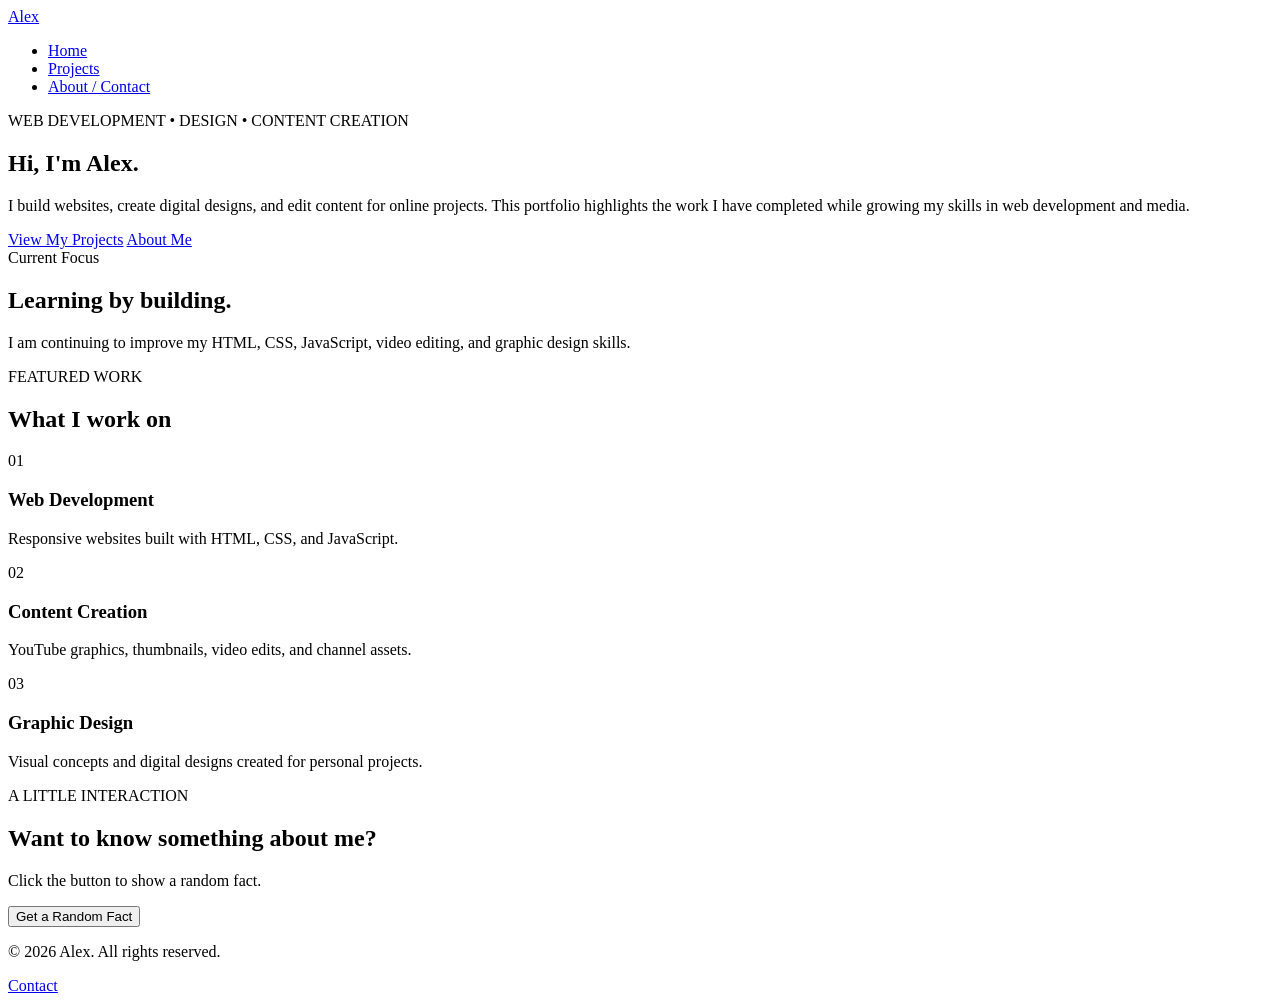
==== index.html @ 849011f8 "Refactor index.html for improved structure and content Updated meta tags, added a script, and restru" ====
<!DOCTYPE html>
<html lang="en">
<head>
  <meta charset="UTF-8">
  <meta name="viewport" content="width=device-width, initial-scale=1.0">
  <meta name="description" content="Alex's personal portfolio featuring web development, content creation, and design projects.">
  <title>Alex | Portfolio</title>
  <link rel="preconnect" href="https://fonts.googleapis.com">
  <link rel="preconnect" href="https://fonts.gstatic.com" crossorigin>
  <link href="https://fonts.googleapis.com/css2?family=Poppins:wght@400;500;600;700&display=swap" rel="stylesheet">
  <link rel="stylesheet" href="style.css">
  <script src="script.js" defer></script>
</head>
<body>
  <header class="site-header">
    <div class="container nav-wrap">
      <a class="brand" href="index.html">Alex</a>
      <nav aria-label="Main navigation">
        <ul class="nav-links">
          <li><a class="active" href="index.html">Home</a></li>
          <li><a href="projects.html">Projects</a></li>
          <li><a href="about.html">About / Contact</a></li>
        </ul>
      </nav>
    </div>
  </header>

  <main>
    <section class="hero">
      <div class="container hero-grid">
        <div>
          <p class="eyebrow">WEB DEVELOPMENT • DESIGN • CONTENT CREATION</p>
          <h1>Hi, I'm Alex.</h1>
          <p class="hero-copy">
            I build websites, create digital designs, and edit content for online projects.
            This portfolio highlights the work I have completed while growing my skills in web development and media.
          </p>
          <div class="hero-actions">
            <a class="button" href="projects.html">View My Projects</a>
            <a class="button button-secondary" href="about.html">About Me</a>
          </div>
        </div>

        <aside class="quick-card" aria-label="Quick profile">
          <span class="card-label">Current Focus</span>
          <h2>Learning by building.</h2>
          <p>I am continuing to improve my HTML, CSS, JavaScript, video editing, and graphic design skills.</p>
        </aside>
      </div>
    </section>

    <section class="section">
      <div class="container">
        <div class="section-heading">
          <p class="eyebrow">FEATURED WORK</p>
          <h2>What I work on</h2>
        </div>

        <div class="card-grid">
          <article class="project-card">
            <span class="number">01</span>
            <h3>Web Development</h3>
            <p>Responsive websites built with HTML, CSS, and JavaScript.</p>
          </article>

          <article class="project-card">
            <span class="number">02</span>
            <h3>Content Creation</h3>
            <p>YouTube graphics, thumbnails, video edits, and channel assets.</p>
          </article>

          <article class="project-card">
            <span class="number">03</span>
            <h3>Graphic Design</h3>
            <p>Visual concepts and digital designs created for personal projects.</p>
          </article>
        </div>
      </div>
    </section>

    <section class="section interactive-section">
      <div class="container fact-box">
        <div>
          <p class="eyebrow">A LITTLE INTERACTION</p>
          <h2>Want to know something about me?</h2>
          <p id="factOutput" class="fact-output" aria-live="polite">
            Click the button to show a random fact.
          </p>
        </div>
        <button id="factButton" class="button" type="button">Get a Random Fact</button>
      </div>
    </section>
  </main>

  <footer>
    <div class="container footer-wrap">
      <p>© 2026 Alex. All rights reserved.</p>
      <a href="about.html">Contact</a>
    </div>
  </footer>
</body>
</html>
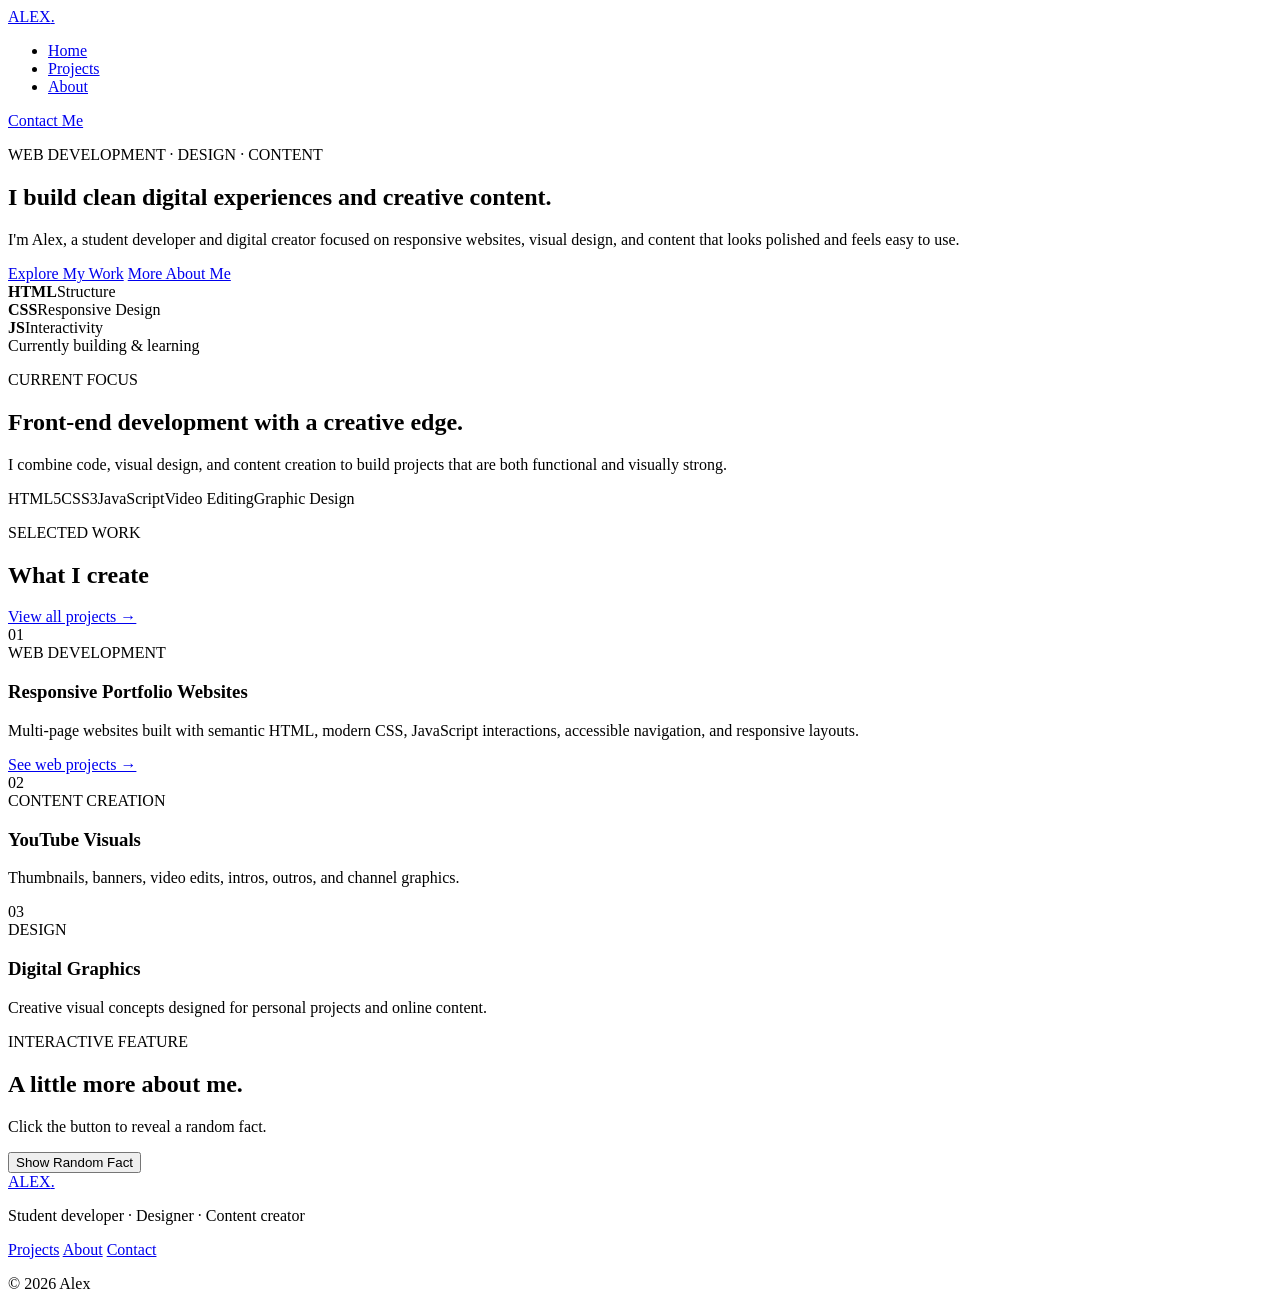
==== commit 112acf95: "Revise portfolio content and structure Updated the portfolio's description, title, and various conte" ====
--- a/index.html
+++ b/index.html
@@ -3,99 +3,137 @@
 <head>
   <meta charset="UTF-8">
   <meta name="viewport" content="width=device-width, initial-scale=1.0">
-  <meta name="description" content="Alex's personal portfolio featuring web development, content creation, and design projects.">
-  <title>Alex | Portfolio</title>
+  <meta name="description" content="Alex's portfolio featuring web development, content creation, and digital design projects.">
+  <title>Alex | Web Developer & Creator</title>
   <link rel="preconnect" href="https://fonts.googleapis.com">
   <link rel="preconnect" href="https://fonts.gstatic.com" crossorigin>
-  <link href="https://fonts.googleapis.com/css2?family=Poppins:wght@400;500;600;700&display=swap" rel="stylesheet">
+  <link href="https://fonts.googleapis.com/css2?family=Inter:wght@400;500;600;700;800&family=Space+Grotesk:wght@500;600;700&display=swap" rel="stylesheet">
   <link rel="stylesheet" href="style.css">
   <script src="script.js" defer></script>
 </head>
 <body>
   <header class="site-header">
     <div class="container nav-wrap">
-      <a class="brand" href="index.html">Alex</a>
+      <a class="brand" href="index.html">ALEX<span>.</span></a>
       <nav aria-label="Main navigation">
         <ul class="nav-links">
           <li><a class="active" href="index.html">Home</a></li>
           <li><a href="projects.html">Projects</a></li>
-          <li><a href="about.html">About / Contact</a></li>
+          <li><a href="about.html">About</a></li>
         </ul>
       </nav>
+      <a class="nav-cta" href="about.html#contact">Contact Me</a>
     </div>
   </header>
 
   <main>
     <section class="hero">
       <div class="container hero-grid">
-        <div>
-          <p class="eyebrow">WEB DEVELOPMENT • DESIGN • CONTENT CREATION</p>
-          <h1>Hi, I'm Alex.</h1>
+        <div class="hero-copy-wrap">
+          <p class="eyebrow">WEB DEVELOPMENT · DESIGN · CONTENT</p>
+          <h1>I build clean digital experiences and creative content.</h1>
           <p class="hero-copy">
-            I build websites, create digital designs, and edit content for online projects.
-            This portfolio highlights the work I have completed while growing my skills in web development and media.
+            I'm Alex, a student developer and digital creator focused on responsive websites,
+            visual design, and content that looks polished and feels easy to use.
           </p>
+
           <div class="hero-actions">
-            <a class="button" href="projects.html">View My Projects</a>
-            <a class="button button-secondary" href="about.html">About Me</a>
+            <a class="button primary" href="projects.html">Explore My Work</a>
+            <a class="button secondary" href="about.html">More About Me</a>
+          </div>
+
+          <div class="hero-stats" aria-label="Portfolio highlights">
+            <div><strong>HTML</strong><span>Structure</span></div>
+            <div><strong>CSS</strong><span>Responsive Design</span></div>
+            <div><strong>JS</strong><span>Interactivity</span></div>
           </div>
         </div>
 
-        <aside class="quick-card" aria-label="Quick profile">
-          <span class="card-label">Current Focus</span>
-          <h2>Learning by building.</h2>
-          <p>I am continuing to improve my HTML, CSS, JavaScript, video editing, and graphic design skills.</p>
+        <aside class="hero-panel">
+          <div class="status-line"><span class="status-dot"></span> Currently building & learning</div>
+          <p class="panel-kicker">CURRENT FOCUS</p>
+          <h2>Front-end development with a creative edge.</h2>
+          <p>
+            I combine code, visual design, and content creation to build projects that are both functional and visually strong.
+          </p>
+          <div class="tool-tags">
+            <span>HTML5</span><span>CSS3</span><span>JavaScript</span><span>Video Editing</span><span>Graphic Design</span>
+          </div>
         </aside>
       </div>
     </section>
 
     <section class="section">
       <div class="container">
-        <div class="section-heading">
-          <p class="eyebrow">FEATURED WORK</p>
-          <h2>What I work on</h2>
+        <div class="section-top">
+          <div>
+            <p class="eyebrow">SELECTED WORK</p>
+            <h2>What I create</h2>
+          </div>
+          <a class="text-link" href="projects.html">View all projects →</a>
         </div>
 
-        <div class="card-grid">
-          <article class="project-card">
-            <span class="number">01</span>
-            <h3>Web Development</h3>
-            <p>Responsive websites built with HTML, CSS, and JavaScript.</p>
+        <div class="featured-grid">
+          <article class="feature-card featured-main">
+            <div class="feature-number">01</div>
+            <div>
+              <span class="pill">WEB DEVELOPMENT</span>
+              <h3>Responsive Portfolio Websites</h3>
+              <p>
+                Multi-page websites built with semantic HTML, modern CSS, JavaScript interactions,
+                accessible navigation, and responsive layouts.
+              </p>
+              <a href="projects.html" class="card-link">See web projects →</a>
+            </div>
           </article>
 
-          <article class="project-card">
-            <span class="number">02</span>
-            <h3>Content Creation</h3>
-            <p>YouTube graphics, thumbnails, video edits, and channel assets.</p>
+          <article class="feature-card">
+            <div class="feature-number">02</div>
+            <div>
+              <span class="pill">CONTENT CREATION</span>
+              <h3>YouTube Visuals</h3>
+              <p>Thumbnails, banners, video edits, intros, outros, and channel graphics.</p>
+            </div>
           </article>
 
-          <article class="project-card">
-            <span class="number">03</span>
-            <h3>Graphic Design</h3>
-            <p>Visual concepts and digital designs created for personal projects.</p>
+          <article class="feature-card">
+            <div class="feature-number">03</div>
+            <div>
+              <span class="pill">DESIGN</span>
+              <h3>Digital Graphics</h3>
+              <p>Creative visual concepts designed for personal projects and online content.</p>
+            </div>
           </article>
         </div>
       </div>
     </section>
 
-    <section class="section interactive-section">
-      <div class="container fact-box">
+    <section class="section dark-section">
+      <div class="container interaction-grid">
         <div>
-          <p class="eyebrow">A LITTLE INTERACTION</p>
-          <h2>Want to know something about me?</h2>
+          <p class="eyebrow">INTERACTIVE FEATURE</p>
+          <h2>A little more about me.</h2>
           <p id="factOutput" class="fact-output" aria-live="polite">
-            Click the button to show a random fact.
+            Click the button to reveal a random fact.
           </p>
         </div>
-        <button id="factButton" class="button" type="button">Get a Random Fact</button>
+        <button id="factButton" class="button primary" type="button">Show Random Fact</button>
       </div>
     </section>
   </main>
 
   <footer>
     <div class="container footer-wrap">
-      <p>© 2026 Alex. All rights reserved.</p>
-      <a href="about.html">Contact</a>
+      <div>
+        <a class="brand" href="index.html">ALEX<span>.</span></a>
+        <p>Student developer · Designer · Content creator</p>
+      </div>
+      <div class="footer-links">
+        <a href="projects.html">Projects</a>
+        <a href="about.html">About</a>
+        <a href="about.html#contact">Contact</a>
+      </div>
+      <p class="copyright">© 2026 Alex</p>
     </div>
   </footer>
 </body>
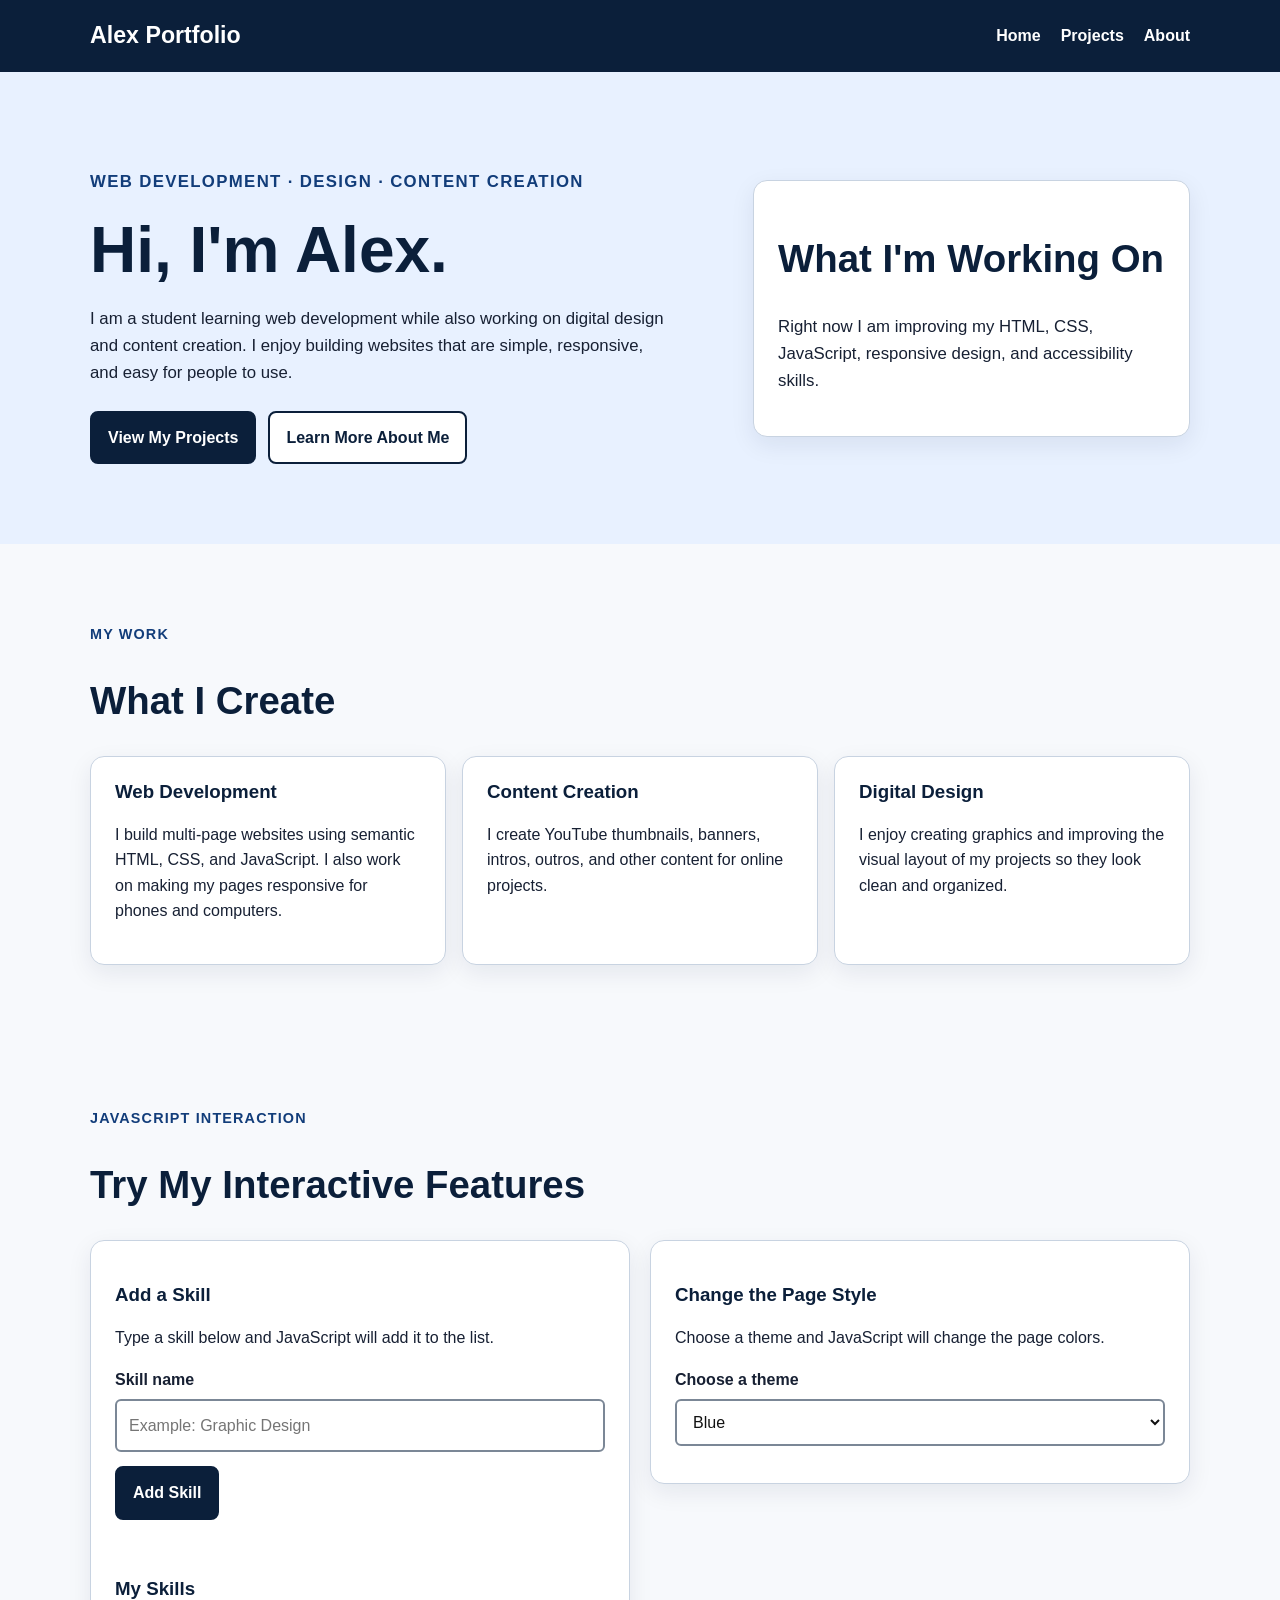
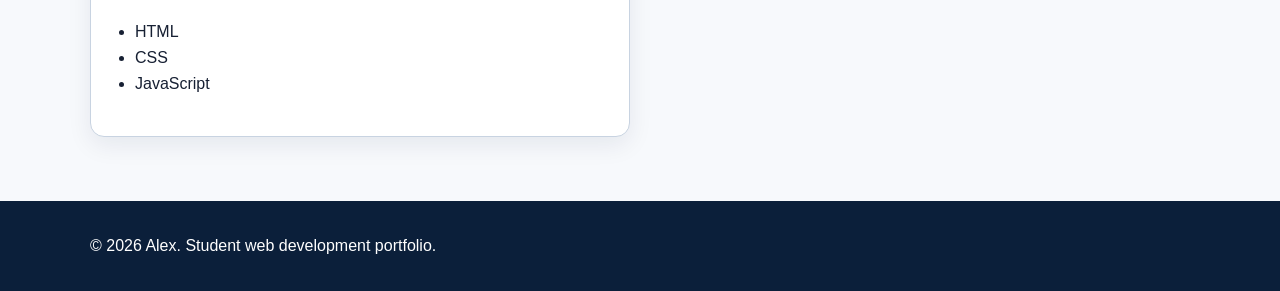
==== commit 374da3c4: "Revise portfolio content and enhance layout Updated the portfolio's content and style, including cha" ====
--- a/index.html
+++ b/index.html
@@ -3,138 +3,468 @@
 <head>
   <meta charset="UTF-8">
   <meta name="viewport" content="width=device-width, initial-scale=1.0">
-  <meta name="description" content="Alex's portfolio featuring web development, content creation, and digital design projects.">
-  <title>Alex | Web Developer & Creator</title>
-  <link rel="preconnect" href="https://fonts.googleapis.com">
-  <link rel="preconnect" href="https://fonts.gstatic.com" crossorigin>
-  <link href="https://fonts.googleapis.com/css2?family=Inter:wght@400;500;600;700;800&family=Space+Grotesk:wght@500;600;700&display=swap" rel="stylesheet">
-  <link rel="stylesheet" href="style.css">
-  <script src="script.js" defer></script>
+  <meta name="description" content="Alex's student portfolio featuring web development, design, and content creation projects.">
+  <title>Alex | Student Web Developer & Creator</title>
+
+  <style>
+    * {
+      box-sizing: border-box;
+    }
+
+    html {
+      scroll-behavior: smooth;
+    }
+
+    body {
+      margin: 0;
+      font-family: Arial, Helvetica, sans-serif;
+      line-height: 1.6;
+      color: #172033;
+      background: #f7f9fc;
+    }
+
+    a {
+      color: #0047b3;
+    }
+
+    a:focus,
+    button:focus,
+    input:focus,
+    select:focus {
+      outline: 3px solid #ffbf47;
+      outline-offset: 3px;
+    }
+
+    .skip-link {
+      position: absolute;
+      left: -9999px;
+      top: 0;
+      background: #ffffff;
+      color: #111111;
+      padding: 0.75rem 1rem;
+      z-index: 1000;
+    }
+
+    .skip-link:focus {
+      left: 1rem;
+      top: 1rem;
+    }
+
+    .container {
+      width: min(1100px, 92%);
+      margin: 0 auto;
+    }
+
+    header {
+      background: #0b1f3a;
+      color: #ffffff;
+    }
+
+    .nav-wrap {
+      min-height: 72px;
+      display: flex;
+      align-items: center;
+      justify-content: space-between;
+      gap: 1rem;
+    }
+
+    .brand {
+      color: #ffffff;
+      font-size: 1.45rem;
+      font-weight: 700;
+      text-decoration: none;
+    }
+
+    nav ul {
+      margin: 0;
+      padding: 0;
+      list-style: none;
+      display: flex;
+      gap: 1.25rem;
+      flex-wrap: wrap;
+    }
+
+    nav a {
+      color: #ffffff;
+      font-weight: 700;
+      text-decoration: none;
+    }
+
+    nav a:hover,
+    nav a:focus {
+      text-decoration: underline;
+    }
+
+    .hero {
+      background: #e8f1ff;
+      padding: 5rem 0;
+    }
+
+    .hero-grid {
+      display: grid;
+      grid-template-columns: 1.3fr 0.9fr;
+      gap: 2rem;
+      align-items: center;
+    }
+
+    .eyebrow {
+      color: #123d7a;
+      font-size: 0.9rem;
+      font-weight: 700;
+      letter-spacing: 0.08em;
+      text-transform: uppercase;
+    }
+
+    h1,
+    h2,
+    h3 {
+      line-height: 1.2;
+      color: #0b1f3a;
+    }
+
+    h1 {
+      margin: 0.25rem 0 1rem;
+      font-size: clamp(2.25rem, 5vw, 4rem);
+    }
+
+    h2 {
+      font-size: clamp(1.75rem, 3vw, 2.5rem);
+    }
+
+    .hero p {
+      max-width: 62ch;
+      font-size: 1.05rem;
+    }
+
+    .button {
+      display: inline-block;
+      border: 2px solid #0b1f3a;
+      border-radius: 8px;
+      padding: 0.75rem 1rem;
+      background: #0b1f3a;
+      color: #ffffff;
+      font: inherit;
+      font-weight: 700;
+      text-decoration: none;
+      cursor: pointer;
+    }
+
+    .button:hover {
+      background: #173c6d;
+    }
+
+    .button.secondary {
+      background: #ffffff;
+      color: #0b1f3a;
+    }
+
+    .actions {
+      display: flex;
+      flex-wrap: wrap;
+      gap: 0.75rem;
+      margin-top: 1.5rem;
+    }
+
+    .hero-card,
+    .card,
+    .interactive-box {
+      background: #ffffff;
+      border: 1px solid #c8d3e1;
+      border-radius: 14px;
+      padding: 1.5rem;
+      box-shadow: 0 8px 24px rgba(11, 31, 58, 0.08);
+    }
+
+    section {
+      padding: 4rem 0;
+    }
+
+    .card-grid {
+      display: grid;
+      grid-template-columns: repeat(3, 1fr);
+      gap: 1rem;
+      margin-top: 1.5rem;
+    }
+
+    .card h3 {
+      margin-top: 0;
+    }
+
+    .skills-list {
+      padding-left: 1.25rem;
+    }
+
+    .interactive-grid {
+      display: grid;
+      grid-template-columns: 1fr 1fr;
+      gap: 1.25rem;
+      align-items: start;
+    }
+
+    label {
+      display: block;
+      margin-bottom: 0.4rem;
+      font-weight: 700;
+    }
+
+    input,
+    select {
+      width: 100%;
+      padding: 0.75rem;
+      margin-bottom: 0.85rem;
+      border: 2px solid #7b8796;
+      border-radius: 6px;
+      background: #ffffff;
+      color: #111111;
+      font: inherit;
+    }
+
+    #statusMessage {
+      min-height: 1.5rem;
+      font-weight: 700;
+    }
+
+    footer {
+      background: #0b1f3a;
+      color: #ffffff;
+      padding: 2rem 0;
+    }
+
+    footer p {
+      margin: 0;
+    }
+
+    .theme-blue {
+      background: #f7f9fc;
+    }
+
+    .theme-blue .hero {
+      background: #e8f1ff;
+    }
+
+    .theme-green {
+      background: #f4fbf6;
+    }
+
+    .theme-green .hero {
+      background: #dff3e5;
+    }
+
+    .theme-purple {
+      background: #faf7ff;
+    }
+
+    .theme-purple .hero {
+      background: #eee4ff;
+    }
+
+    @media (max-width: 768px) {
+      .nav-wrap,
+      .hero-grid,
+      .interactive-grid {
+        display: grid;
+        grid-template-columns: 1fr;
+      }
+
+      nav ul {
+        gap: 0.85rem;
+      }
+
+      .hero {
+        padding: 3.5rem 0;
+      }
+
+      .card-grid {
+        grid-template-columns: 1fr;
+      }
+    }
+
+    @media (max-width: 420px) {
+      .container {
+        width: 94%;
+      }
+
+      nav ul {
+        flex-direction: column;
+        gap: 0.5rem;
+      }
+
+      .actions {
+        flex-direction: column;
+      }
+
+      .button {
+        width: 100%;
+        text-align: center;
+      }
+    }
+  </style>
 </head>
-<body>
-  <header class="site-header">
+
+<body class="theme-blue">
+  <a class="skip-link" href="#main-content">Skip to main content</a>
+
+  <header>
     <div class="container nav-wrap">
-      <a class="brand" href="index.html">ALEX<span>.</span></a>
+      <a class="brand" href="index.html">Alex Portfolio</a>
+
       <nav aria-label="Main navigation">
-        <ul class="nav-links">
-          <li><a class="active" href="index.html">Home</a></li>
+        <ul>
+          <li><a href="index.html" aria-current="page">Home</a></li>
           <li><a href="projects.html">Projects</a></li>
           <li><a href="about.html">About</a></li>
         </ul>
       </nav>
-      <a class="nav-cta" href="about.html#contact">Contact Me</a>
     </div>
   </header>
 
-  <main>
+  <main id="main-content">
     <section class="hero">
       <div class="container hero-grid">
-        <div class="hero-copy-wrap">
-          <p class="eyebrow">WEB DEVELOPMENT · DESIGN · CONTENT</p>
-          <h1>I build clean digital experiences and creative content.</h1>
-          <p class="hero-copy">
-            I'm Alex, a student developer and digital creator focused on responsive websites,
-            visual design, and content that looks polished and feels easy to use.
+        <div>
+          <p class="eyebrow">Web Development · Design · Content Creation</p>
+          <h1>Hi, I'm Alex.</h1>
+          <p>
+            I am a student learning web development while also working on digital design
+            and content creation. I enjoy building websites that are simple, responsive,
+            and easy for people to use.
           </p>
 
-          <div class="hero-actions">
-            <a class="button primary" href="projects.html">Explore My Work</a>
-            <a class="button secondary" href="about.html">More About Me</a>
-          </div>
-
-          <div class="hero-stats" aria-label="Portfolio highlights">
-            <div><strong>HTML</strong><span>Structure</span></div>
-            <div><strong>CSS</strong><span>Responsive Design</span></div>
-            <div><strong>JS</strong><span>Interactivity</span></div>
+          <div class="actions">
+            <a class="button" href="projects.html">View My Projects</a>
+            <a class="button secondary" href="about.html">Learn More About Me</a>
           </div>
         </div>
 
-        <aside class="hero-panel">
-          <div class="status-line"><span class="status-dot"></span> Currently building & learning</div>
-          <p class="panel-kicker">CURRENT FOCUS</p>
-          <h2>Front-end development with a creative edge.</h2>
+        <aside class="hero-card" aria-labelledby="focus-heading">
+          <h2 id="focus-heading">What I'm Working On</h2>
           <p>
-            I combine code, visual design, and content creation to build projects that are both functional and visually strong.
+            Right now I am improving my HTML, CSS, JavaScript, responsive design,
+            and accessibility skills.
           </p>
-          <div class="tool-tags">
-            <span>HTML5</span><span>CSS3</span><span>JavaScript</span><span>Video Editing</span><span>Graphic Design</span>
-          </div>
         </aside>
       </div>
     </section>
 
-    <section class="section">
+    <section aria-labelledby="work-heading">
       <div class="container">
-        <div class="section-top">
-          <div>
-            <p class="eyebrow">SELECTED WORK</p>
-            <h2>What I create</h2>
-          </div>
-          <a class="text-link" href="projects.html">View all projects →</a>
-        </div>
-
-        <div class="featured-grid">
-          <article class="feature-card featured-main">
-            <div class="feature-number">01</div>
-            <div>
-              <span class="pill">WEB DEVELOPMENT</span>
-              <h3>Responsive Portfolio Websites</h3>
-              <p>
-                Multi-page websites built with semantic HTML, modern CSS, JavaScript interactions,
-                accessible navigation, and responsive layouts.
-              </p>
-              <a href="projects.html" class="card-link">See web projects →</a>
-            </div>
+        <p class="eyebrow">My Work</p>
+        <h2 id="work-heading">What I Create</h2>
+
+        <div class="card-grid">
+          <article class="card">
+            <h3>Web Development</h3>
+            <p>
+              I build multi-page websites using semantic HTML, CSS, and JavaScript.
+              I also work on making my pages responsive for phones and computers.
+            </p>
           </article>
 
-          <article class="feature-card">
-            <div class="feature-number">02</div>
-            <div>
-              <span class="pill">CONTENT CREATION</span>
-              <h3>YouTube Visuals</h3>
-              <p>Thumbnails, banners, video edits, intros, outros, and channel graphics.</p>
-            </div>
+          <article class="card">
+            <h3>Content Creation</h3>
+            <p>
+              I create YouTube thumbnails, banners, intros, outros, and other content
+              for online projects.
+            </p>
           </article>
 
-          <article class="feature-card">
-            <div class="feature-number">03</div>
-            <div>
-              <span class="pill">DESIGN</span>
-              <h3>Digital Graphics</h3>
-              <p>Creative visual concepts designed for personal projects and online content.</p>
-            </div>
+          <article class="card">
+            <h3>Digital Design</h3>
+            <p>
+              I enjoy creating graphics and improving the visual layout of my projects
+              so they look clean and organized.
+            </p>
           </article>
         </div>
       </div>
     </section>
 
-    <section class="section dark-section">
-      <div class="container interaction-grid">
-        <div>
-          <p class="eyebrow">INTERACTIVE FEATURE</p>
-          <h2>A little more about me.</h2>
-          <p id="factOutput" class="fact-output" aria-live="polite">
-            Click the button to reveal a random fact.
-          </p>
+    <section aria-labelledby="interactive-heading">
+      <div class="container">
+        <p class="eyebrow">JavaScript Interaction</p>
+        <h2 id="interactive-heading">Try My Interactive Features</h2>
+
+        <div class="interactive-grid">
+          <div class="interactive-box">
+            <h3>Add a Skill</h3>
+            <p>
+              Type a skill below and JavaScript will add it to the list.
+            </p>
+
+            <label for="skillInput">Skill name</label>
+            <input
+              type="text"
+              id="skillInput"
+              name="skillInput"
+              maxlength="40"
+              placeholder="Example: Graphic Design"
+            >
+
+            <button class="button" id="addSkillButton" type="button">Add Skill</button>
+
+            <p id="statusMessage" aria-live="polite"></p>
+
+            <h3>My Skills</h3>
+            <ul id="skillsList" class="skills-list">
+              <li>HTML</li>
+              <li>CSS</li>
+              <li>JavaScript</li>
+            </ul>
+          </div>
+
+          <div class="interactive-box">
+            <h3>Change the Page Style</h3>
+            <p>
+              Choose a theme and JavaScript will change the page colors.
+            </p>
+
+            <label for="themeSelect">Choose a theme</label>
+            <select id="themeSelect" name="themeSelect">
+              <option value="blue">Blue</option>
+              <option value="green">Green</option>
+              <option value="purple">Purple</option>
+            </select>
+          </div>
         </div>
-        <button id="factButton" class="button primary" type="button">Show Random Fact</button>
       </div>
     </section>
   </main>
 
   <footer>
-    <div class="container footer-wrap">
-      <div>
-        <a class="brand" href="index.html">ALEX<span>.</span></a>
-        <p>Student developer · Designer · Content creator</p>
-      </div>
-      <div class="footer-links">
-        <a href="projects.html">Projects</a>
-        <a href="about.html">About</a>
-        <a href="about.html#contact">Contact</a>
-      </div>
-      <p class="copyright">© 2026 Alex</p>
+    <div class="container">
+      <p>&copy; 2026 Alex. Student web development portfolio.</p>
     </div>
   </footer>
+
+  <script>
+    const skillInput = document.getElementById("skillInput");
+    const addSkillButton = document.getElementById("addSkillButton");
+    const skillsList = document.getElementById("skillsList");
+    const statusMessage = document.getElementById("statusMessage");
+    const themeSelect = document.getElementById("themeSelect");
+
+    addSkillButton.addEventListener("click", function () {
+      const newSkill = skillInput.value.trim();
+
+      if (newSkill === "") {
+        statusMessage.textContent = "Please enter a skill first.";
+        skillInput.focus();
+        return;
+      }
+
+      const listItem = document.createElement("li");
+      listItem.textContent = newSkill;
+      skillsList.appendChild(listItem);
+
+      statusMessage.textContent = newSkill + " was added to the list.";
+      skillInput.value = "";
+      skillInput.focus();
+    });
+
+    themeSelect.addEventListener("change", function () {
+      document.body.classList.remove("theme-blue", "theme-green", "theme-purple");
+      document.body.classList.add("theme-" + themeSelect.value);
+    });
+  </script>
 </body>
 </html>
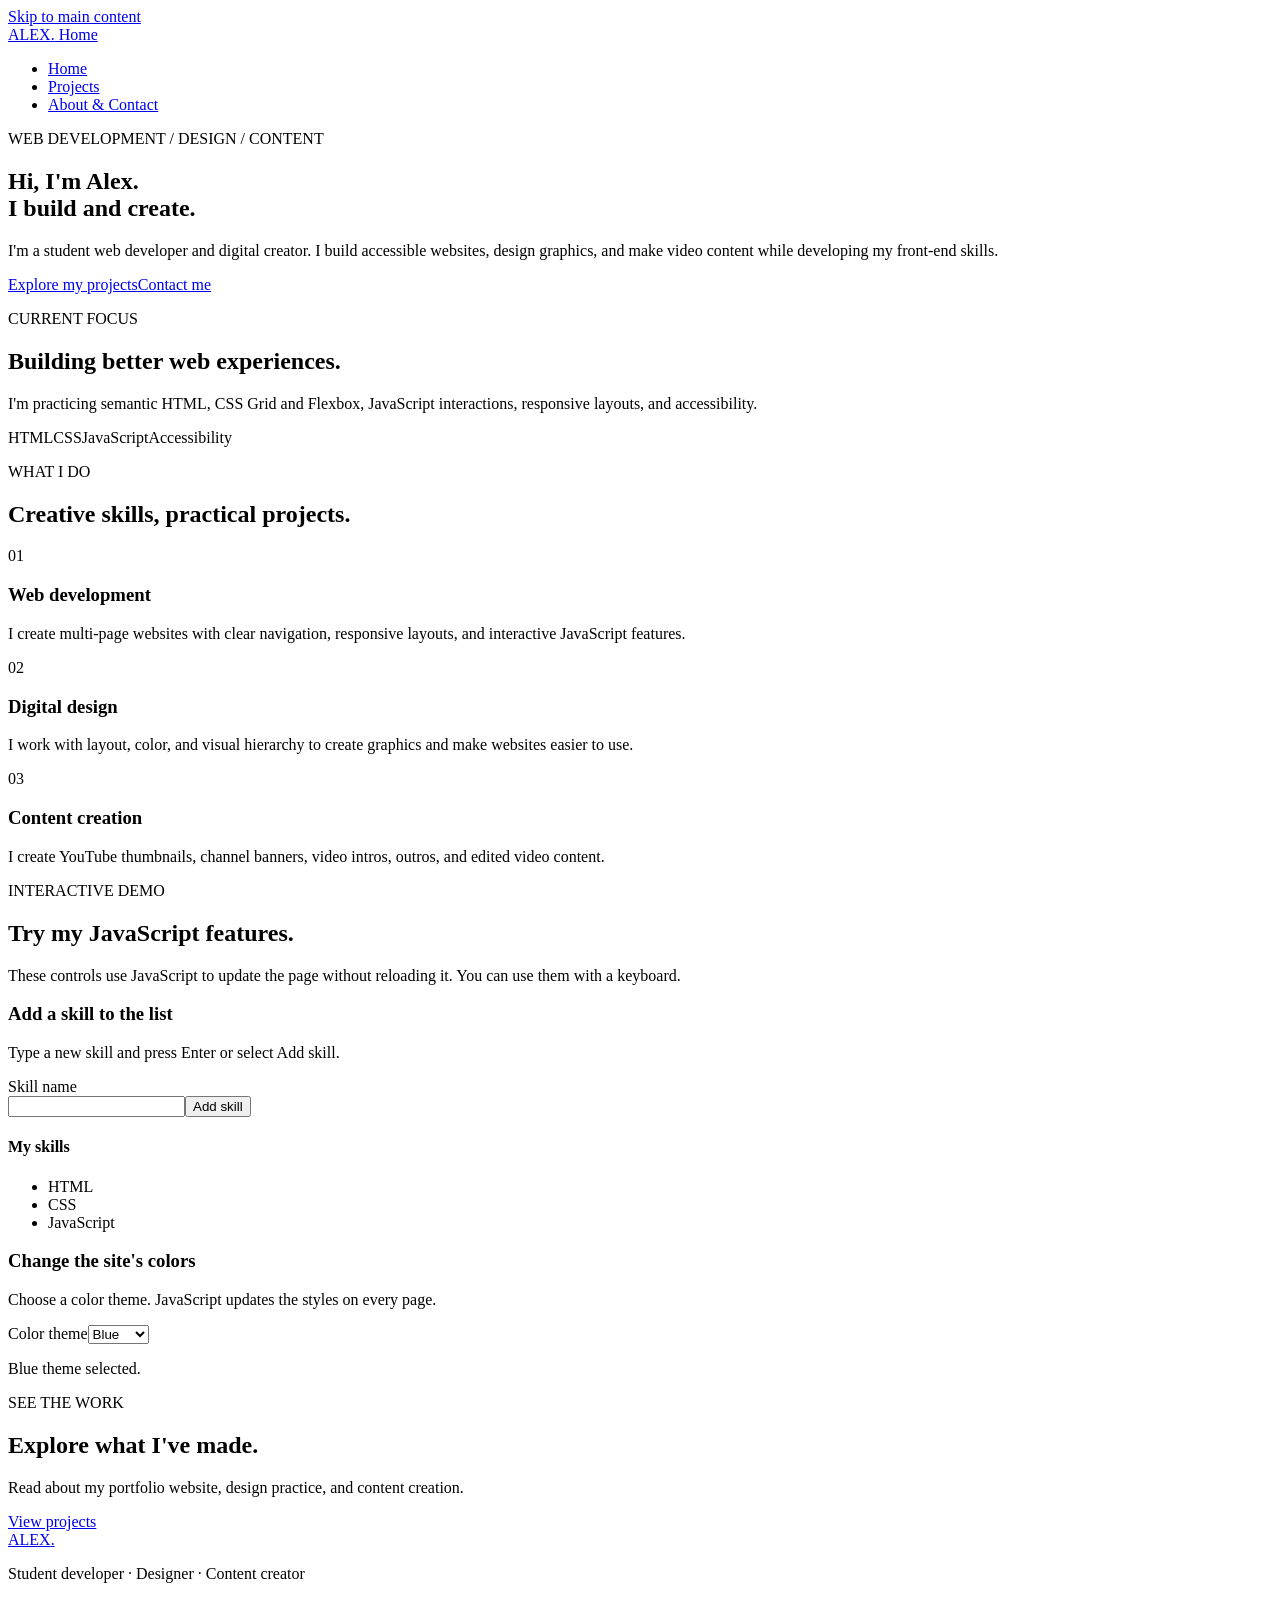
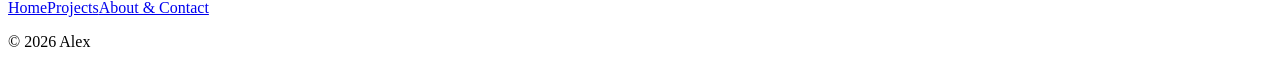
==== commit b1365a8c: "Refactor index.html with updated structure and links Updated HTML structure, improved meta tags, and" ====
--- a/index.html
+++ b/index.html
@@ -1,470 +1,57 @@
-<!DOCTYPE html>
+<!doctype html>
 <html lang="en">
 <head>
-  <meta charset="UTF-8">
-  <meta name="viewport" content="width=device-width, initial-scale=1.0">
-  <meta name="description" content="Alex's student portfolio featuring web development, design, and content creation projects.">
-  <title>Alex | Student Web Developer & Creator</title>
-
-  <style>
-    * {
-      box-sizing: border-box;
-    }
-
-    html {
-      scroll-behavior: smooth;
-    }
-
-    body {
-      margin: 0;
-      font-family: Arial, Helvetica, sans-serif;
-      line-height: 1.6;
-      color: #172033;
-      background: #f7f9fc;
-    }
-
-    a {
-      color: #0047b3;
-    }
-
-    a:focus,
-    button:focus,
-    input:focus,
-    select:focus {
-      outline: 3px solid #ffbf47;
-      outline-offset: 3px;
-    }
-
-    .skip-link {
-      position: absolute;
-      left: -9999px;
-      top: 0;
-      background: #ffffff;
-      color: #111111;
-      padding: 0.75rem 1rem;
-      z-index: 1000;
-    }
-
-    .skip-link:focus {
-      left: 1rem;
-      top: 1rem;
-    }
-
-    .container {
-      width: min(1100px, 92%);
-      margin: 0 auto;
-    }
-
-    header {
-      background: #0b1f3a;
-      color: #ffffff;
-    }
-
-    .nav-wrap {
-      min-height: 72px;
-      display: flex;
-      align-items: center;
-      justify-content: space-between;
-      gap: 1rem;
-    }
-
-    .brand {
-      color: #ffffff;
-      font-size: 1.45rem;
-      font-weight: 700;
-      text-decoration: none;
-    }
-
-    nav ul {
-      margin: 0;
-      padding: 0;
-      list-style: none;
-      display: flex;
-      gap: 1.25rem;
-      flex-wrap: wrap;
-    }
-
-    nav a {
-      color: #ffffff;
-      font-weight: 700;
-      text-decoration: none;
-    }
-
-    nav a:hover,
-    nav a:focus {
-      text-decoration: underline;
-    }
-
-    .hero {
-      background: #e8f1ff;
-      padding: 5rem 0;
-    }
-
-    .hero-grid {
-      display: grid;
-      grid-template-columns: 1.3fr 0.9fr;
-      gap: 2rem;
-      align-items: center;
-    }
-
-    .eyebrow {
-      color: #123d7a;
-      font-size: 0.9rem;
-      font-weight: 700;
-      letter-spacing: 0.08em;
-      text-transform: uppercase;
-    }
-
-    h1,
-    h2,
-    h3 {
-      line-height: 1.2;
-      color: #0b1f3a;
-    }
-
-    h1 {
-      margin: 0.25rem 0 1rem;
-      font-size: clamp(2.25rem, 5vw, 4rem);
-    }
-
-    h2 {
-      font-size: clamp(1.75rem, 3vw, 2.5rem);
-    }
-
-    .hero p {
-      max-width: 62ch;
-      font-size: 1.05rem;
-    }
-
-    .button {
-      display: inline-block;
-      border: 2px solid #0b1f3a;
-      border-radius: 8px;
-      padding: 0.75rem 1rem;
-      background: #0b1f3a;
-      color: #ffffff;
-      font: inherit;
-      font-weight: 700;
-      text-decoration: none;
-      cursor: pointer;
-    }
-
-    .button:hover {
-      background: #173c6d;
-    }
-
-    .button.secondary {
-      background: #ffffff;
-      color: #0b1f3a;
-    }
-
-    .actions {
-      display: flex;
-      flex-wrap: wrap;
-      gap: 0.75rem;
-      margin-top: 1.5rem;
-    }
-
-    .hero-card,
-    .card,
-    .interactive-box {
-      background: #ffffff;
-      border: 1px solid #c8d3e1;
-      border-radius: 14px;
-      padding: 1.5rem;
-      box-shadow: 0 8px 24px rgba(11, 31, 58, 0.08);
-    }
-
-    section {
-      padding: 4rem 0;
-    }
-
-    .card-grid {
-      display: grid;
-      grid-template-columns: repeat(3, 1fr);
-      gap: 1rem;
-      margin-top: 1.5rem;
-    }
-
-    .card h3 {
-      margin-top: 0;
-    }
-
-    .skills-list {
-      padding-left: 1.25rem;
-    }
-
-    .interactive-grid {
-      display: grid;
-      grid-template-columns: 1fr 1fr;
-      gap: 1.25rem;
-      align-items: start;
-    }
-
-    label {
-      display: block;
-      margin-bottom: 0.4rem;
-      font-weight: 700;
-    }
-
-    input,
-    select {
-      width: 100%;
-      padding: 0.75rem;
-      margin-bottom: 0.85rem;
-      border: 2px solid #7b8796;
-      border-radius: 6px;
-      background: #ffffff;
-      color: #111111;
-      font: inherit;
-    }
-
-    #statusMessage {
-      min-height: 1.5rem;
-      font-weight: 700;
-    }
-
-    footer {
-      background: #0b1f3a;
-      color: #ffffff;
-      padding: 2rem 0;
-    }
-
-    footer p {
-      margin: 0;
-    }
-
-    .theme-blue {
-      background: #f7f9fc;
-    }
-
-    .theme-blue .hero {
-      background: #e8f1ff;
-    }
-
-    .theme-green {
-      background: #f4fbf6;
-    }
-
-    .theme-green .hero {
-      background: #dff3e5;
-    }
-
-    .theme-purple {
-      background: #faf7ff;
-    }
-
-    .theme-purple .hero {
-      background: #eee4ff;
-    }
-
-    @media (max-width: 768px) {
-      .nav-wrap,
-      .hero-grid,
-      .interactive-grid {
-        display: grid;
-        grid-template-columns: 1fr;
-      }
-
-      nav ul {
-        gap: 0.85rem;
-      }
-
-      .hero {
-        padding: 3.5rem 0;
-      }
-
-      .card-grid {
-        grid-template-columns: 1fr;
-      }
-    }
-
-    @media (max-width: 420px) {
-      .container {
-        width: 94%;
-      }
-
-      nav ul {
-        flex-direction: column;
-        gap: 0.5rem;
-      }
-
-      .actions {
-        flex-direction: column;
-      }
-
-      .button {
-        width: 100%;
-        text-align: center;
-      }
-    }
-  </style>
+  <meta charset="utf-8">
+  <meta name="viewport" content="width=device-width, initial-scale=1">
+  <meta name="description" content="Alex's portfolio: front-end development, digital design, and YouTube content creation.">
+  <title>Home | Alex's Portfolio</title>
+  <link rel="stylesheet" href="css/style.css">
+  <script src="js/script.js" defer></script>
 </head>
-
-<body class="theme-blue">
-  <a class="skip-link" href="#main-content">Skip to main content</a>
-
-  <header>
-    <div class="container nav-wrap">
-      <a class="brand" href="index.html">Alex Portfolio</a>
-
-      <nav aria-label="Main navigation">
-        <ul>
-          <li><a href="index.html" aria-current="page">Home</a></li>
-          <li><a href="projects.html">Projects</a></li>
-          <li><a href="about.html">About</a></li>
-        </ul>
-      </nav>
+<body data-theme="blue">
+<a class="skip-link" href="#main-content">Skip to main content</a>
+<header class="site-header">
+  <div class="container nav-wrap">
+    <a class="brand" href="index.html">ALEX<span class="brand-dot">.</span><span class="visually-hidden"> Home</span></a>
+    <nav aria-label="Main navigation">
+      <ul class="nav-links"><li><a href="index.html" aria-current="page">Home</a></li><li><a href="projects.html">Projects</a></li><li><a href="about.html">About &amp; Contact</a></li></ul>
+    </nav>
+  </div>
+</header>
+<main id="main-content">
+  <section class="hero" aria-labelledby="intro-heading">
+    <div class="container hero-grid">
+      <div>
+        <p class="eyebrow">WEB DEVELOPMENT / DESIGN / CONTENT</p>
+        <h1 id="intro-heading">Hi, I'm Alex.<br><span class="accent-text">I build and create.</span></h1>
+        <p class="lead">I'm a student web developer and digital creator. I build accessible websites, design graphics, and make video content while developing my front-end skills.</p>
+        <div class="actions"><a class="button primary" href="projects.html">Explore my projects</a><a class="button secondary" href="about.html#contact">Contact me</a></div>
+      </div>
+      <div class="feature-panel"><p class="eyebrow">CURRENT FOCUS</p><h2>Building better web experiences.</h2><p>I'm practicing semantic HTML, CSS Grid and Flexbox, JavaScript interactions, responsive layouts, and accessibility.</p><div class="tag-list"><span>HTML</span><span>CSS</span><span>JavaScript</span><span>Accessibility</span></div></div>
     </div>
-  </header>
-
-  <main id="main-content">
-    <section class="hero">
-      <div class="container hero-grid">
-        <div>
-          <p class="eyebrow">Web Development · Design · Content Creation</p>
-          <h1>Hi, I'm Alex.</h1>
-          <p>
-            I am a student learning web development while also working on digital design
-            and content creation. I enjoy building websites that are simple, responsive,
-            and easy for people to use.
-          </p>
-
-          <div class="actions">
-            <a class="button" href="projects.html">View My Projects</a>
-            <a class="button secondary" href="about.html">Learn More About Me</a>
-          </div>
+  </section>
+  <section class="section" aria-labelledby="what-heading">
+    <div class="container"><p class="eyebrow">WHAT I DO</p><h2 id="what-heading">Creative skills, practical projects.</h2>
+      <div class="cards three-cols">
+        <article class="card"><span class="card-number" aria-hidden="true">01</span><h3>Web development</h3><p>I create multi-page websites with clear navigation, responsive layouts, and interactive JavaScript features.</p></article>
+        <article class="card"><span class="card-number" aria-hidden="true">02</span><h3>Digital design</h3><p>I work with layout, color, and visual hierarchy to create graphics and make websites easier to use.</p></article>
+        <article class="card"><span class="card-number" aria-hidden="true">03</span><h3>Content creation</h3><p>I create YouTube thumbnails, channel banners, video intros, outros, and edited video content.</p></article>
+      </div>
+    </div>
+  </section>
+  <section class="section section-alt" aria-labelledby="interaction-heading">
+    <div class="container"><p class="eyebrow">INTERACTIVE DEMO</p><h2 id="interaction-heading">Try my JavaScript features.</h2><p class="section-intro">These controls use JavaScript to update the page without reloading it. You can use them with a keyboard.</p>
+      <div class="cards two-cols">
+        <div class="card"><h3>Add a skill to the list</h3><p>Type a new skill and press Enter or select Add skill.</p>
+          <form id="skill-form" novalidate><label for="skill-input">Skill name</label><div class="input-action"><input id="skill-input" name="skill" type="text" maxlength="40" autocomplete="off" aria-describedby="skill-message"><button class="button primary" type="submit">Add skill</button></div></form>
+          <p id="skill-message" class="form-message" role="status" aria-live="polite"></p><h4>My skills</h4><ul id="skills-list" class="skill-list"><li>HTML</li><li>CSS</li><li>JavaScript</li></ul>
         </div>
-
-        <aside class="hero-card" aria-labelledby="focus-heading">
-          <h2 id="focus-heading">What I'm Working On</h2>
-          <p>
-            Right now I am improving my HTML, CSS, JavaScript, responsive design,
-            and accessibility skills.
-          </p>
-        </aside>
+        <div class="card"><h3>Change the site's colors</h3><p>Choose a color theme. JavaScript updates the styles on every page.</p><label for="theme-select">Color theme</label><select id="theme-select" name="theme"><option value="blue">Blue</option><option value="green">Green</option><option value="purple">Purple</option></select><p id="theme-message" class="form-message" role="status" aria-live="polite">Blue theme selected.</p></div>
       </div>
-    </section>
-
-    <section aria-labelledby="work-heading">
-      <div class="container">
-        <p class="eyebrow">My Work</p>
-        <h2 id="work-heading">What I Create</h2>
-
-        <div class="card-grid">
-          <article class="card">
-            <h3>Web Development</h3>
-            <p>
-              I build multi-page websites using semantic HTML, CSS, and JavaScript.
-              I also work on making my pages responsive for phones and computers.
-            </p>
-          </article>
-
-          <article class="card">
-            <h3>Content Creation</h3>
-            <p>
-              I create YouTube thumbnails, banners, intros, outros, and other content
-              for online projects.
-            </p>
-          </article>
-
-          <article class="card">
-            <h3>Digital Design</h3>
-            <p>
-              I enjoy creating graphics and improving the visual layout of my projects
-              so they look clean and organized.
-            </p>
-          </article>
-        </div>
-      </div>
-    </section>
-
-    <section aria-labelledby="interactive-heading">
-      <div class="container">
-        <p class="eyebrow">JavaScript Interaction</p>
-        <h2 id="interactive-heading">Try My Interactive Features</h2>
-
-        <div class="interactive-grid">
-          <div class="interactive-box">
-            <h3>Add a Skill</h3>
-            <p>
-              Type a skill below and JavaScript will add it to the list.
-            </p>
-
-            <label for="skillInput">Skill name</label>
-            <input
-              type="text"
-              id="skillInput"
-              name="skillInput"
-              maxlength="40"
-              placeholder="Example: Graphic Design"
-            >
-
-            <button class="button" id="addSkillButton" type="button">Add Skill</button>
-
-            <p id="statusMessage" aria-live="polite"></p>
-
-            <h3>My Skills</h3>
-            <ul id="skillsList" class="skills-list">
-              <li>HTML</li>
-              <li>CSS</li>
-              <li>JavaScript</li>
-            </ul>
-          </div>
-
-          <div class="interactive-box">
-            <h3>Change the Page Style</h3>
-            <p>
-              Choose a theme and JavaScript will change the page colors.
-            </p>
-
-            <label for="themeSelect">Choose a theme</label>
-            <select id="themeSelect" name="themeSelect">
-              <option value="blue">Blue</option>
-              <option value="green">Green</option>
-              <option value="purple">Purple</option>
-            </select>
-          </div>
-        </div>
-      </div>
-    </section>
-  </main>
-
-  <footer>
-    <div class="container">
-      <p>&copy; 2026 Alex. Student web development portfolio.</p>
     </div>
-  </footer>
-
-  <script>
-    const skillInput = document.getElementById("skillInput");
-    const addSkillButton = document.getElementById("addSkillButton");
-    const skillsList = document.getElementById("skillsList");
-    const statusMessage = document.getElementById("statusMessage");
-    const themeSelect = document.getElementById("themeSelect");
-
-    addSkillButton.addEventListener("click", function () {
-      const newSkill = skillInput.value.trim();
-
-      if (newSkill === "") {
-        statusMessage.textContent = "Please enter a skill first.";
-        skillInput.focus();
-        return;
-      }
-
-      const listItem = document.createElement("li");
-      listItem.textContent = newSkill;
-      skillsList.appendChild(listItem);
-
-      statusMessage.textContent = newSkill + " was added to the list.";
-      skillInput.value = "";
-      skillInput.focus();
-    });
-
-    themeSelect.addEventListener("change", function () {
-      document.body.classList.remove("theme-blue", "theme-green", "theme-purple");
-      document.body.classList.add("theme-" + themeSelect.value);
-    });
-  </script>
+  </section>
+  <section class="section"><div class="container callout"><div><p class="eyebrow">SEE THE WORK</p><h2>Explore what I've made.</h2><p>Read about my portfolio website, design practice, and content creation.</p></div><a class="button primary" href="projects.html">View projects</a></div></section>
+</main>
+<footer class="site-footer"><div class="container footer-wrap"><div><a href="index.html" class="brand">ALEX<span class="brand-dot">.</span></a><p>Student developer · Designer · Content creator</p></div><nav aria-label="Footer navigation"><a href="index.html">Home</a><a href="projects.html">Projects</a><a href="about.html">About &amp; Contact</a></nav><p>© 2026 Alex</p></div></footer>
 </body>
 </html>
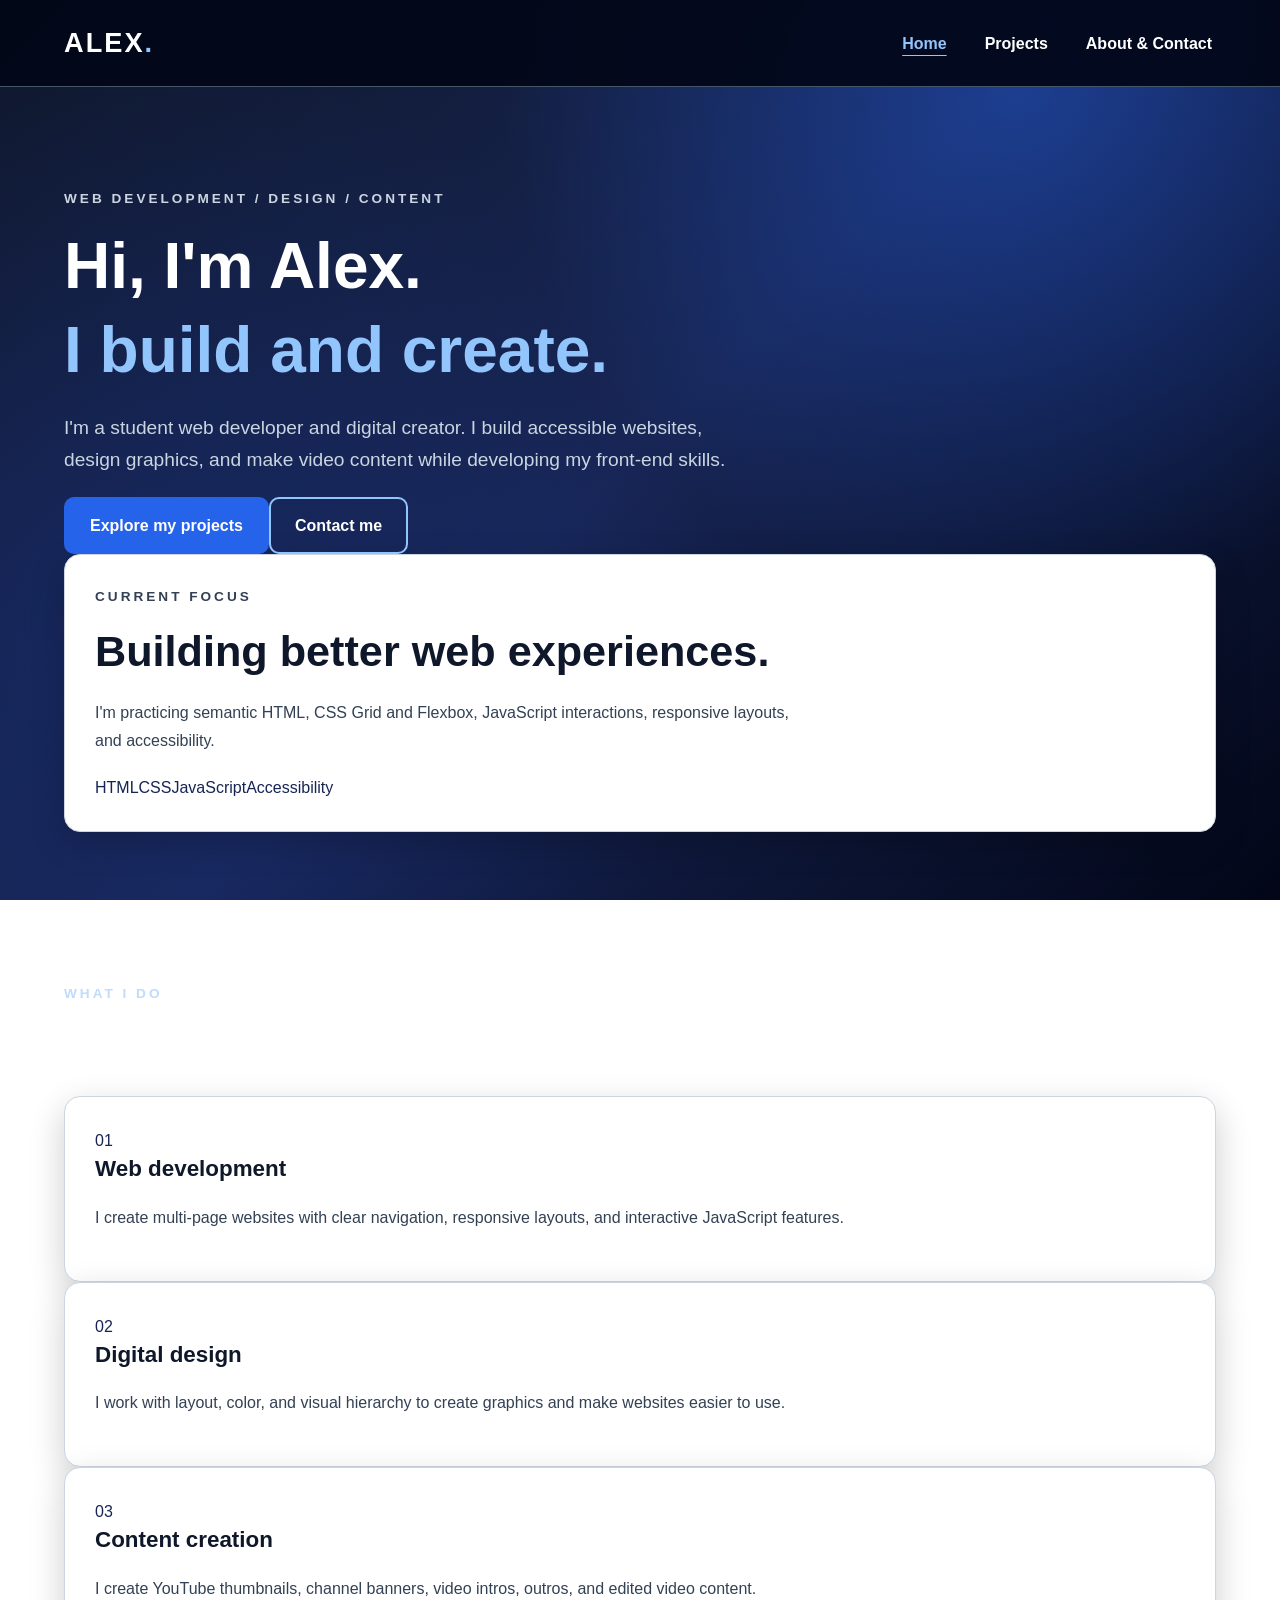
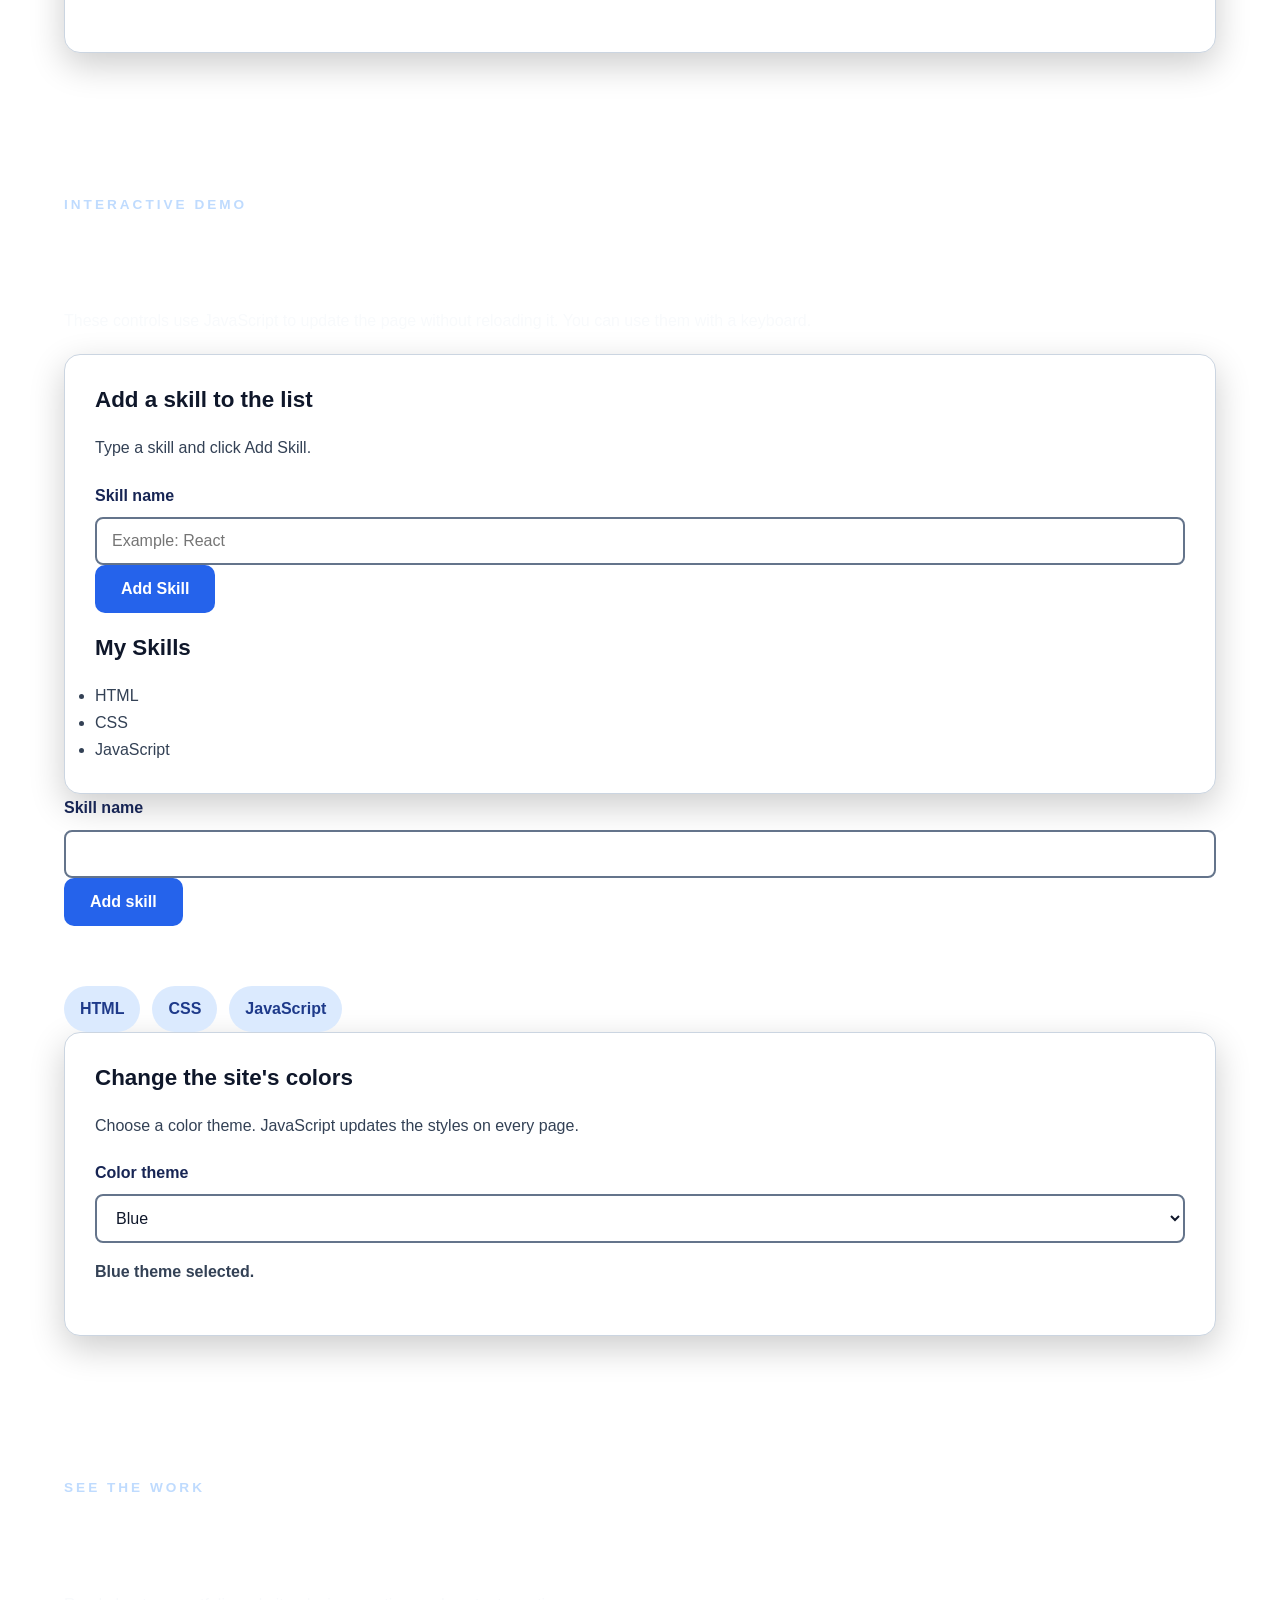
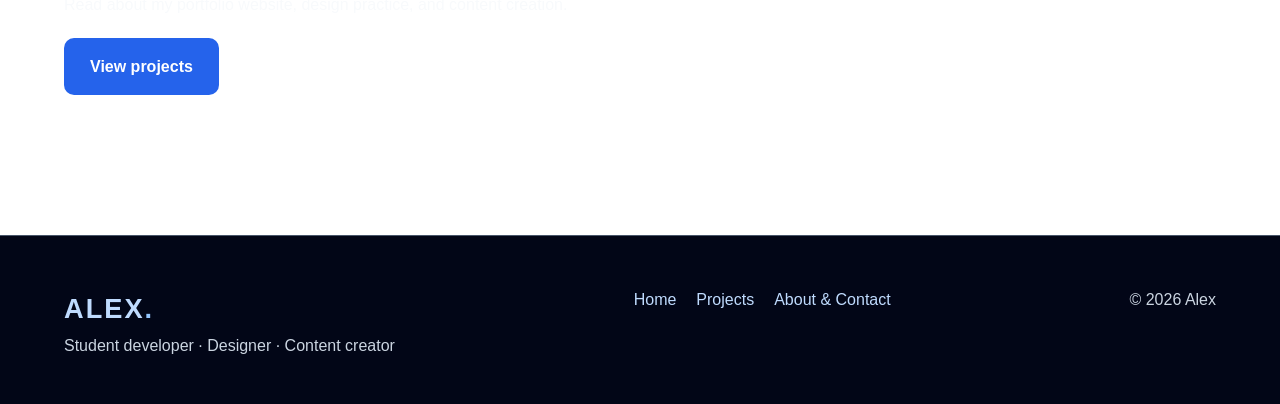
==== commit 21f639d3: "Revise skill input section in interactive demo Updated the skill input section to improve clarity an" ====
--- a/index.html
+++ b/index.html
@@ -42,7 +42,42 @@
   <section class="section section-alt" aria-labelledby="interaction-heading">
     <div class="container"><p class="eyebrow">INTERACTIVE DEMO</p><h2 id="interaction-heading">Try my JavaScript features.</h2><p class="section-intro">These controls use JavaScript to update the page without reloading it. You can use them with a keyboard.</p>
       <div class="cards two-cols">
-        <div class="card"><h3>Add a skill to the list</h3><p>Type a new skill and press Enter or select Add skill.</p>
+        <div class="card">
+  <h3>Add a skill to the list</h3>
+
+  <p>
+    Type a skill and click Add Skill.
+  </p>
+
+  <label for="skillInput">Skill name</label>
+
+  <input
+    type="text"
+    id="skillInput"
+    maxlength="40"
+    placeholder="Example: React"
+  >
+
+  <button
+    type="button"
+    id="addSkillButton"
+    class="button primary"
+  >
+    Add Skill
+  </button>
+
+  <p id="statusMessage"
+     role="status"
+     aria-live="polite"></p>
+
+  <h3>My Skills</h3>
+
+  <ul id="skillsList" class="skills-list">
+    <li>HTML</li>
+    <li>CSS</li>
+    <li>JavaScript</li>
+  </ul>
+</div>
           <form id="skill-form" novalidate><label for="skill-input">Skill name</label><div class="input-action"><input id="skill-input" name="skill" type="text" maxlength="40" autocomplete="off" aria-describedby="skill-message"><button class="button primary" type="submit">Add skill</button></div></form>
           <p id="skill-message" class="form-message" role="status" aria-live="polite"></p><h4>My skills</h4><ul id="skills-list" class="skill-list"><li>HTML</li><li>CSS</li><li>JavaScript</li></ul>
         </div>
--- a/css/style.css
+++ b/css/style.css
@@ -0,0 +1,788 @@
+:root {
+  --bg-dark: #0f172a;
+  --bg-blue: #172554;
+
+  --primary: #2563eb;
+  --primary-hover: #1d4ed8;
+
+  --text-light: #f8fafc;
+  --text-muted: #cbd5e1;
+
+  --card-bg: #ffffff;
+  --card-text: #172554;
+
+  --border: #64748b;
+
+  --radius: 16px;
+  --shadow: 0 12px 35px rgba(0, 0, 0, 0.2);
+}
+
+/* ---------- RESET ---------- */
+
+* {
+  margin: 0;
+  padding: 0;
+  box-sizing: border-box;
+}
+
+html {
+  scroll-behavior: smooth;
+}
+
+body {
+  font-family: Arial, Helvetica, sans-serif;
+  line-height: 1.7;
+  min-height: 100vh;
+
+  color: var(--text-light);
+
+  /* DARK BLUE GLOWING BACKGROUND */
+
+  background:
+    radial-gradient(
+      circle at 80% 10%,
+      rgba(37, 99, 235, 0.4),
+      transparent 40%
+    ),
+
+    radial-gradient(
+      circle at 10% 70%,
+      rgba(30, 64, 175, 0.25),
+      transparent 45%
+    ),
+
+    linear-gradient(
+      135deg,
+      #0f172a 0%,
+      #172554 50%,
+      #020617 100%
+    );
+
+  background-attachment: fixed;
+  background-size: cover;
+}
+
+/* ---------- GENERAL LAYOUT ---------- */
+
+.container {
+  width: min(90%, 1200px);
+  margin: 0 auto;
+}
+
+.narrow {
+  max-width: 850px;
+}
+
+section {
+  padding: 70px 0;
+}
+
+.section,
+.section-alt {
+  position: relative;
+  background: transparent;
+}
+
+/* ---------- TYPOGRAPHY ---------- */
+
+h1,
+h2,
+h3,
+h4 {
+  color: #ffffff;
+  line-height: 1.3;
+  margin-bottom: 20px;
+}
+
+h1 {
+  font-size: clamp(2.2rem, 5vw, 4rem);
+}
+
+h2 {
+  font-size: clamp(1.8rem, 4vw, 2.7rem);
+}
+
+h3 {
+  font-size: 1.4rem;
+}
+
+p {
+  margin-bottom: 20px;
+}
+
+a {
+  color: #bfdbfe;
+  text-decoration: none;
+}
+
+a:hover {
+  text-decoration: underline;
+}
+
+.lead {
+  color: var(--text-muted);
+  font-size: 1.2rem;
+  max-width: 750px;
+}
+
+.eyebrow {
+  color: #bfdbfe;
+
+  font-weight: bold;
+  font-size: 0.85rem;
+
+  letter-spacing: 3px;
+  text-transform: uppercase;
+
+  margin-bottom: 15px;
+}
+
+.accent-text {
+  color: #93c5fd;
+}
+
+/* ---------- ACCESSIBILITY ---------- */
+
+.skip-link {
+  position: absolute;
+
+  top: -100px;
+  left: 20px;
+
+  background: white;
+  color: #0f172a;
+
+  padding: 12px 20px;
+  border-radius: 8px;
+
+  z-index: 9999;
+}
+
+.skip-link:focus {
+  top: 15px;
+}
+
+.visually-hidden {
+  position: absolute;
+
+  width: 1px;
+  height: 1px;
+
+  padding: 0;
+  margin: -1px;
+
+  overflow: hidden;
+  clip: rect(0, 0, 0, 0);
+
+  white-space: nowrap;
+  border: 0;
+}
+
+:focus-visible {
+  outline: 3px solid #fbbf24;
+  outline-offset: 4px;
+}
+
+/* ---------- NAVIGATION ---------- */
+
+.site-header {
+  position: relative;
+  z-index: 100;
+
+  background: rgba(2, 6, 23, 0.92);
+
+  border-bottom: 1px solid #475569;
+
+  padding: 20px 0;
+}
+
+.nav-wrap {
+  display: flex;
+
+  justify-content: space-between;
+  align-items: center;
+
+  gap: 20px;
+}
+
+.brand {
+  font-size: 1.7rem;
+  font-weight: 900;
+
+  color: white;
+  letter-spacing: 2px;
+}
+
+.brand-dot {
+  color: #93c5fd;
+}
+
+.nav-links {
+  display: flex;
+  align-items: center;
+
+  gap: 30px;
+
+  list-style: none;
+}
+
+.nav-links a {
+  color: white;
+  font-weight: 600;
+
+  padding: 8px 4px;
+}
+
+.nav-links a:hover,
+.nav-links a[aria-current="page"] {
+  color: #93c5fd;
+  text-decoration: underline;
+  text-underline-offset: 6px;
+}
+
+/* ---------- HOME PAGE HERO ---------- */
+
+.hero,
+.page-hero {
+  background: transparent;
+
+  padding: 100px 0 80px;
+}
+
+.hero h1 {
+  max-width: 900px;
+}
+
+.hero p {
+  max-width: 700px;
+  color: var(--text-muted);
+}
+
+.hero-actions {
+  display: flex;
+  flex-wrap: wrap;
+
+  gap: 15px;
+  margin-top: 30px;
+}
+
+/* ---------- BUTTONS ---------- */
+
+.button,
+button {
+  display: inline-flex;
+
+  align-items: center;
+  justify-content: center;
+
+  gap: 10px;
+
+  padding: 13px 24px;
+
+  border-radius: 10px;
+
+  border: 2px solid transparent;
+
+  font-size: 1rem;
+  font-weight: bold;
+
+  cursor: pointer;
+
+  transition:
+    background 0.2s ease,
+    transform 0.2s ease;
+}
+
+.button:hover,
+button:hover {
+  transform: translateY(-2px);
+  text-decoration: none;
+}
+
+.button.primary,
+button.primary {
+  background: #2563eb;
+  color: white;
+}
+
+.button.primary:hover,
+button.primary:hover {
+  background: #1d4ed8;
+}
+
+.button.secondary,
+.button.outline {
+  background: transparent;
+
+  color: white;
+  border-color: #93c5fd;
+}
+
+.button.secondary:hover,
+.button.outline:hover {
+  background: #1e3a8a;
+}
+
+.text-link {
+  display: inline-block;
+
+  font-weight: bold;
+  color: #bfdbfe;
+
+  margin-top: 12px;
+}
+
+.text-link:hover {
+  color: white;
+}
+
+/* ---------- CARDS ---------- */
+
+.card,
+.feature-panel,
+.project-row {
+  background: #ffffff;
+
+  color: #172554;
+
+  border-radius: var(--radius);
+
+  padding: 30px;
+
+  box-shadow: var(--shadow);
+
+  border: 1px solid #cbd5e1;
+
+  overflow-wrap: anywhere;
+}
+
+.card h2,
+.card h3,
+.card h4,
+.feature-panel h2,
+.feature-panel h3,
+.project-row h2,
+.project-row h3 {
+  color: #0f172a;
+}
+
+.card p,
+.card li,
+.feature-panel p,
+.feature-panel li,
+.project-row p,
+.project-row li {
+  color: #334155;
+}
+
+.card a,
+.feature-panel a,
+.project-row a {
+  color: #1d4ed8;
+}
+
+.card a:hover,
+.feature-panel a:hover,
+.project-row a:hover {
+  color: #1e40af;
+}
+
+/* ---------- GRID LAYOUTS ---------- */
+
+.about-grid,
+.contact-grid {
+  display: grid;
+
+  grid-template-columns: 1fr 1fr;
+
+  align-items: start;
+  gap: 40px;
+}
+
+.project-grid,
+.projects-grid,
+.card-grid {
+  display: grid;
+
+  grid-template-columns:
+    repeat(2, minmax(0, 1fr));
+
+  gap: 25px;
+}
+
+.about-grid > *,
+.contact-grid > *,
+.project-grid > *,
+.projects-grid > *,
+.card-grid > * {
+  min-width: 0;
+}
+
+/* ---------- SKILLS SECTION ---------- */
+
+.detail-list {
+  list-style: none;
+}
+
+.detail-list li {
+  padding: 12px 0;
+
+  border-bottom: 1px solid #cbd5e1;
+}
+
+.detail-list li:last-child {
+  border-bottom: none;
+}
+
+.skill-list {
+  display: flex;
+
+  flex-wrap: wrap;
+  gap: 12px;
+
+  list-style: none;
+}
+
+.skill-list li {
+  background: #dbeafe;
+
+  color: #1e3a8a;
+
+  padding: 9px 16px;
+
+  border-radius: 30px;
+
+  font-weight: bold;
+}
+
+/* ---------- PROJECTS PAGE ---------- */
+
+.project-card {
+  background: #ffffff;
+  color: #172554;
+
+  border-radius: var(--radius);
+
+  padding: 30px;
+
+  box-shadow: var(--shadow);
+}
+
+.project-card h2,
+.project-card h3 {
+  color: #0f172a;
+}
+
+.project-card p {
+  color: #334155;
+}
+
+.project-card a {
+  color: #1d4ed8;
+}
+
+.project-card img,
+.project-row img {
+  width: 100%;
+  height: auto;
+
+  border-radius: 10px;
+
+  margin-bottom: 20px;
+}
+
+.project-card:hover {
+  transform: translateY(-3px);
+}
+
+.project-card {
+  transition: transform 0.2s ease;
+}
+
+/* ---------- CONTACT SECTION ---------- */
+
+.contact-grid {
+  gap: 50px;
+}
+
+.contact-grid > div:first-child p {
+  color: var(--text-muted);
+}
+
+.contact-grid .card p {
+  color: #334155;
+}
+
+/* ---------- CONTACT FORM ---------- */
+
+form {
+  width: 100%;
+}
+
+.field {
+  margin-bottom: 22px;
+}
+
+label {
+  display: block;
+
+  font-weight: bold;
+  margin-bottom: 8px;
+
+  color: #172554;
+}
+
+input,
+textarea,
+select {
+  display: block;
+
+  width: 100%;
+
+  padding: 13px 15px;
+
+  font-family: inherit;
+  font-size: 1rem;
+
+  color: #0f172a;
+  background: #ffffff;
+
+  border: 2px solid #64748b;
+  border-radius: 8px;
+}
+
+input:focus,
+textarea:focus,
+select:focus {
+  border-color: #1d4ed8;
+}
+
+textarea {
+  resize: vertical;
+  min-height: 140px;
+}
+
+input[aria-invalid="true"],
+textarea[aria-invalid="true"] {
+  border-color: #b91c1c;
+}
+
+.field-error {
+  color: #b91c1c !important;
+
+  font-weight: bold;
+  font-size: 0.9rem;
+
+  margin-top: 6px;
+  margin-bottom: 0;
+}
+
+.form-message {
+  font-weight: bold;
+
+  margin-top: 15px;
+}
+
+.form-message.success {
+  color: #166534;
+}
+
+.form-message.error {
+  color: #b91c1c;
+}
+
+/* ---------- NOTICE BOX ---------- */
+
+.notice {
+  margin-top: 25px;
+
+  padding: 20px;
+
+  background: #dbeafe;
+
+  color: #172554 !important;
+
+  border-left: 5px solid #2563eb;
+
+  border-radius: 8px;
+}
+
+.notice strong {
+  color: #172554;
+}
+
+/* ---------- FOOTER ---------- */
+
+.site-footer {
+  background: #020617;
+
+  border-top: 1px solid #475569;
+
+  padding: 50px 0 25px;
+
+  margin-top: 70px;
+}
+
+.footer-wrap {
+  display: flex;
+
+  justify-content: space-between;
+  align-items: start;
+
+  gap: 30px;
+
+  flex-wrap: wrap;
+}
+
+.footer-wrap p {
+  color: #cbd5e1;
+}
+
+.site-footer nav {
+  display: flex;
+
+  flex-wrap: wrap;
+  gap: 20px;
+}
+
+.site-footer a {
+  color: #bfdbfe;
+}
+
+.site-footer a:hover {
+  color: white;
+}
+
+/* ---------- TABLET RESPONSIVENESS ---------- */
+
+@media (max-width: 768px) {
+
+  .container {
+    width: 92%;
+  }
+
+  .nav-wrap {
+    flex-direction: column;
+    text-align: center;
+  }
+
+  .nav-links {
+    justify-content: center;
+    flex-wrap: wrap;
+
+    gap: 15px;
+  }
+
+  .hero,
+  .page-hero {
+    padding: 65px 0;
+  }
+
+  section {
+    padding: 45px 0;
+  }
+
+  .about-grid,
+  .contact-grid,
+  .project-grid,
+  .projects-grid,
+  .card-grid {
+    grid-template-columns: 1fr;
+  }
+
+  .contact-grid {
+    gap: 25px;
+  }
+
+  .card,
+  .feature-panel,
+  .project-row {
+    padding: 25px;
+  }
+
+  .footer-wrap {
+    flex-direction: column;
+  }
+
+}
+
+/* ---------- MOBILE RESPONSIVENESS ---------- */
+
+@media (max-width: 420px) {
+
+  .container {
+    width: 94%;
+  }
+
+  body {
+    font-size: 16px;
+  }
+
+  h1 {
+    font-size: 2rem;
+  }
+
+  h2 {
+    font-size: 1.7rem;
+  }
+
+  .brand {
+    font-size: 1.5rem;
+  }
+
+  .nav-links {
+    gap: 8px;
+  }
+
+  .nav-links a {
+    font-size: 0.85rem;
+    padding: 8px 3px;
+  }
+
+  .hero,
+  .page-hero {
+    padding: 45px 0;
+  }
+
+  .hero-actions {
+    flex-direction: column;
+  }
+
+  .hero-actions .button {
+    width: 100%;
+  }
+
+  .card,
+  .feature-panel,
+  .project-row,
+  .project-card {
+    padding: 20px;
+  }
+
+  input,
+  textarea {
+    font-size: 16px;
+  }
+
+  .button {
+    max-width: 100%;
+  }
+
+}
+
+/* ---------- REDUCED MOTION ---------- */
+
+@media (prefers-reduced-motion: reduce) {
+
+  html {
+    scroll-behavior: auto;
+  }
+
+  *,
+  *::before,
+  *::after {
+    transition-duration: 0.01ms !important;
+    animation-duration: 0.01ms !important;
+  }
+
+}
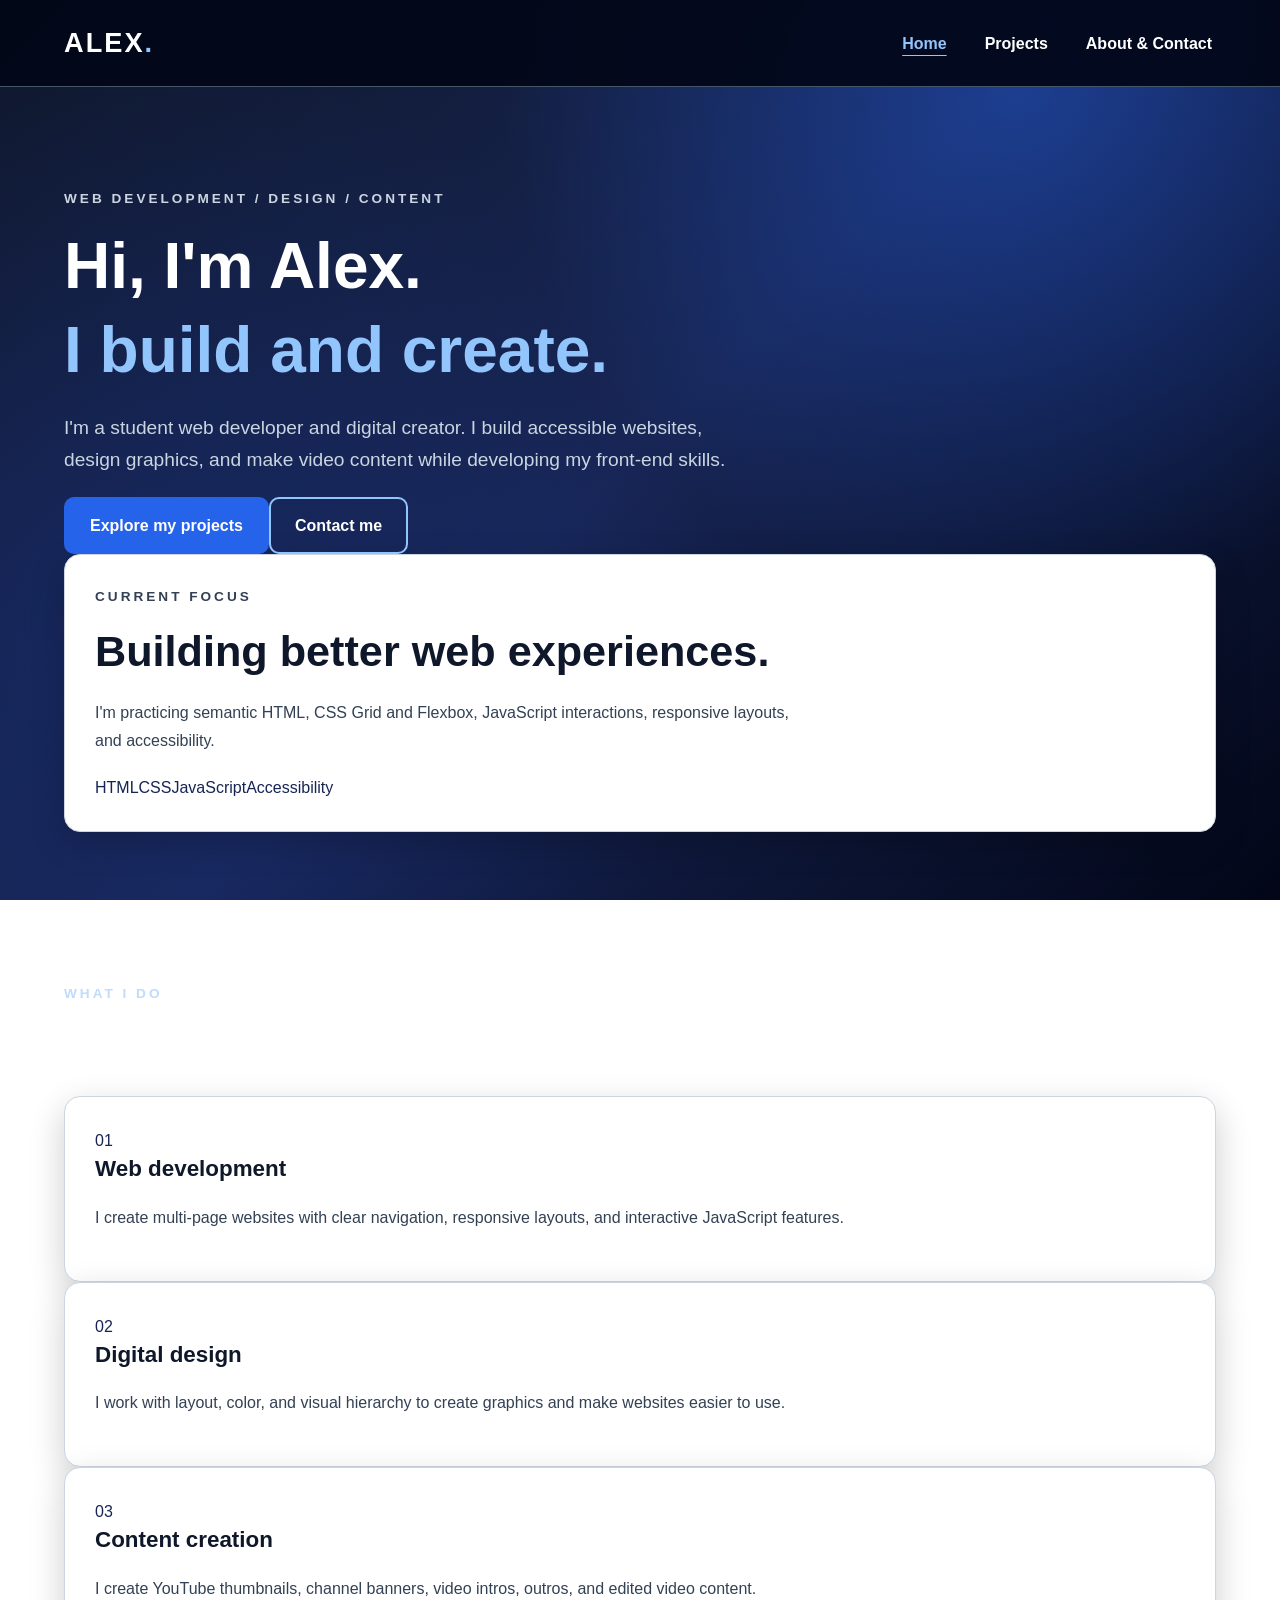
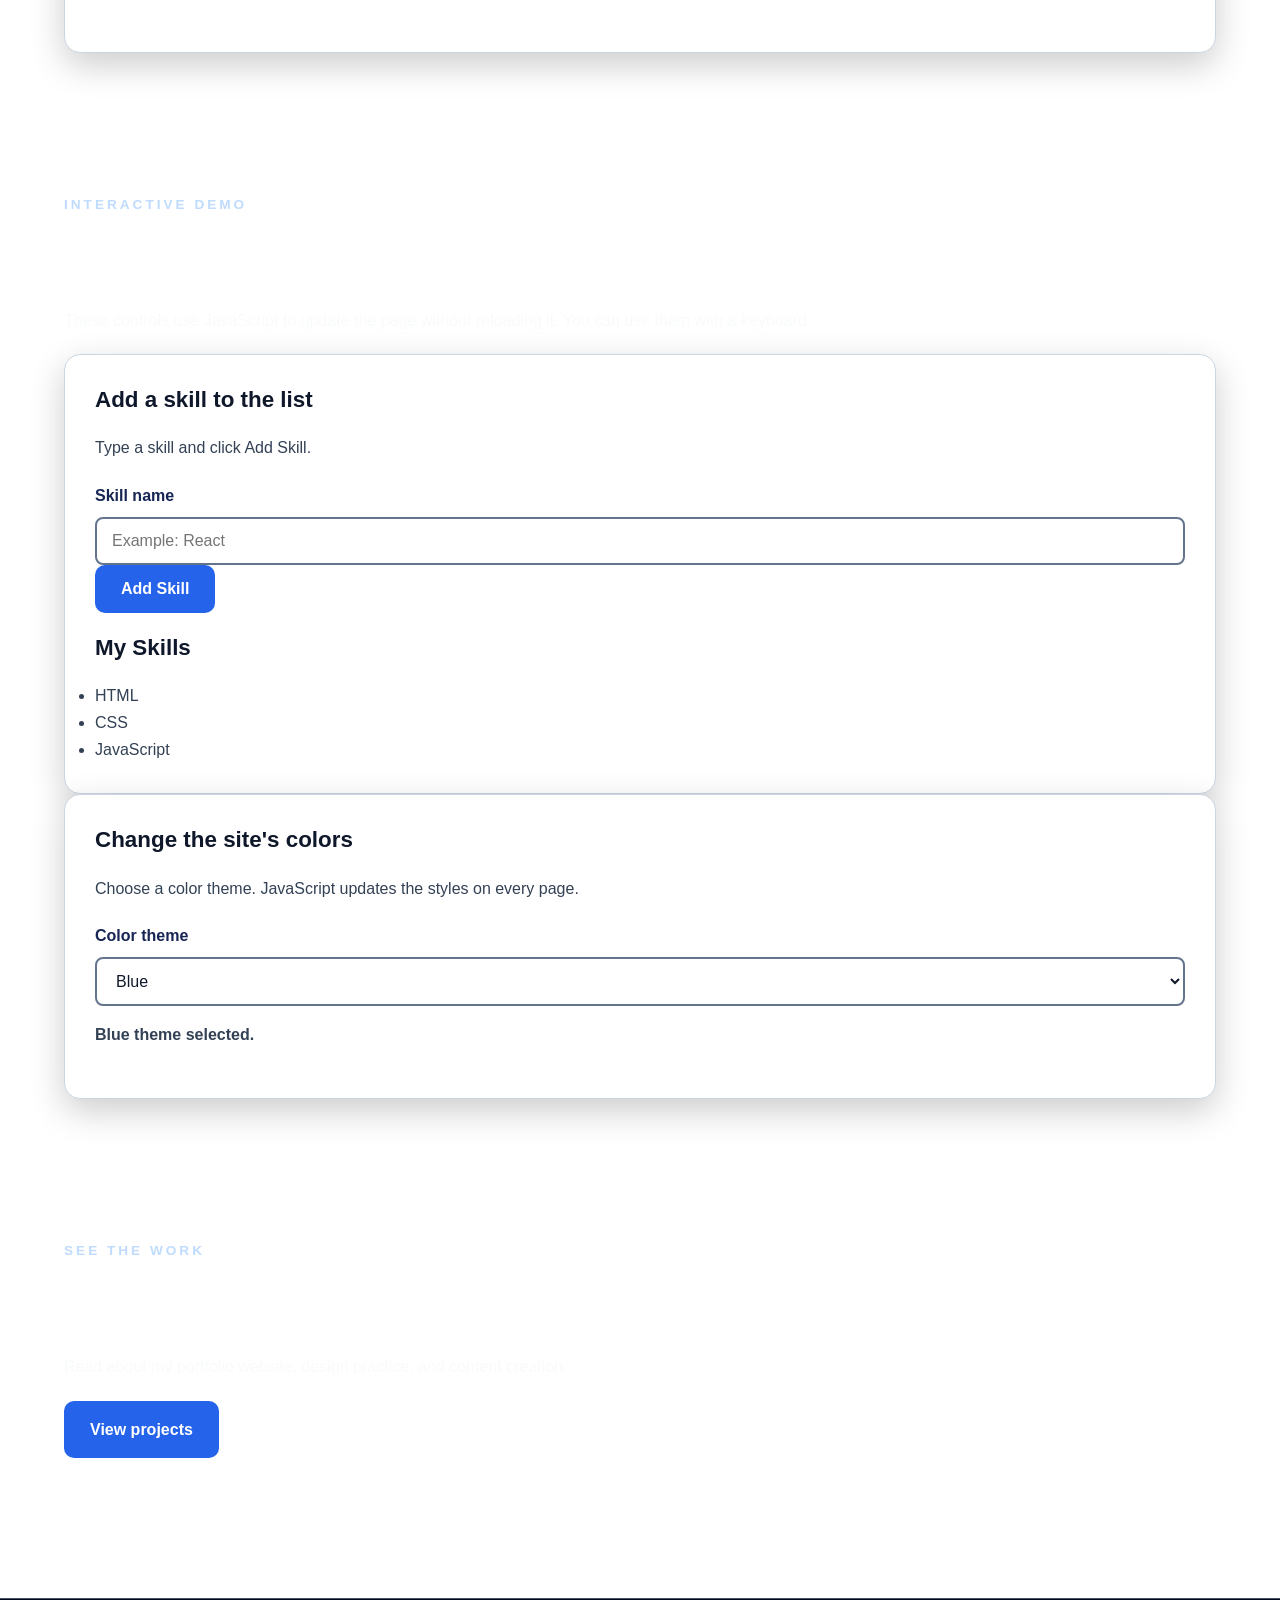
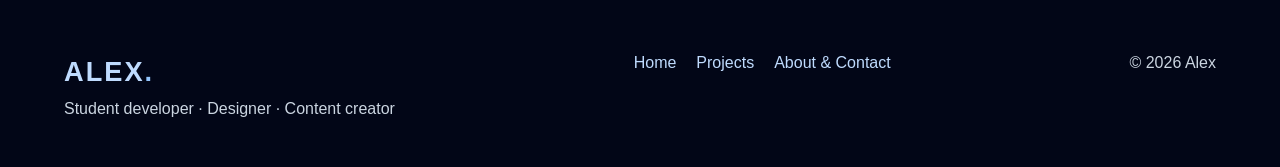
==== commit 284dbff8: "Remove skill input form from index.html Removed skill input form and related message elements." ====
--- a/index.html
+++ b/index.html
@@ -78,9 +78,7 @@
     <li>JavaScript</li>
   </ul>
 </div>
-          <form id="skill-form" novalidate><label for="skill-input">Skill name</label><div class="input-action"><input id="skill-input" name="skill" type="text" maxlength="40" autocomplete="off" aria-describedby="skill-message"><button class="button primary" type="submit">Add skill</button></div></form>
-          <p id="skill-message" class="form-message" role="status" aria-live="polite"></p><h4>My skills</h4><ul id="skills-list" class="skill-list"><li>HTML</li><li>CSS</li><li>JavaScript</li></ul>
-        </div>
+         
         <div class="card"><h3>Change the site's colors</h3><p>Choose a color theme. JavaScript updates the styles on every page.</p><label for="theme-select">Color theme</label><select id="theme-select" name="theme"><option value="blue">Blue</option><option value="green">Green</option><option value="purple">Purple</option></select><p id="theme-message" class="form-message" role="status" aria-live="polite">Blue theme selected.</p></div>
       </div>
     </div>
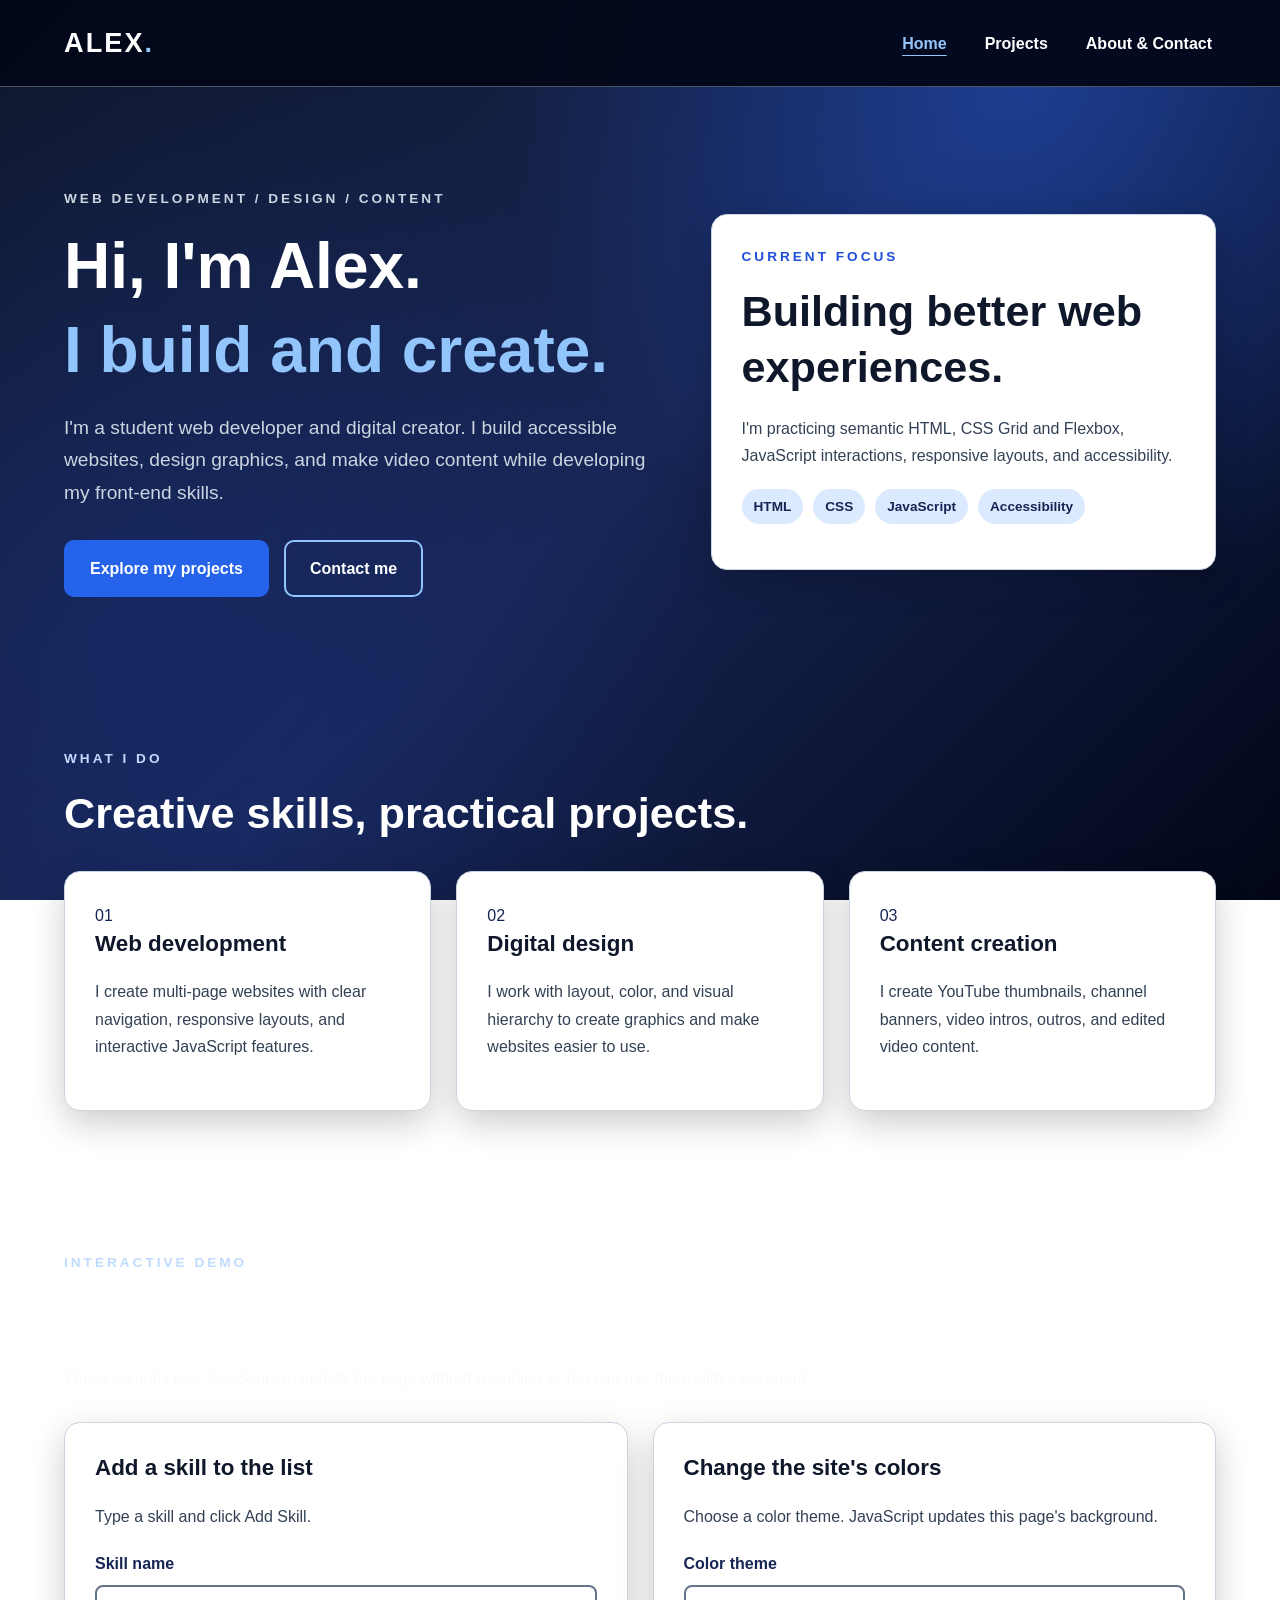
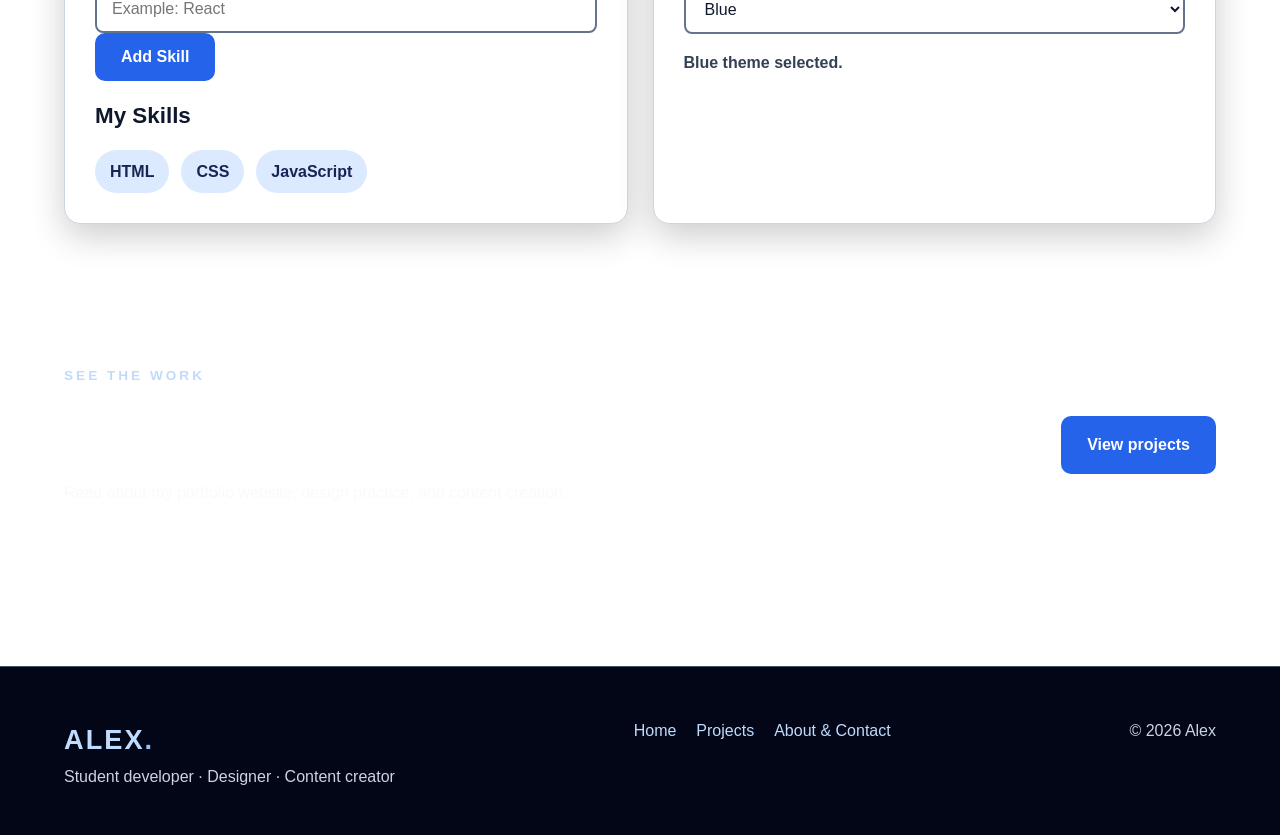
==== commit 9274d364: "Clarify color theme feature description in index.html Updated the description of the color theme fea" ====
--- a/index.html
+++ b/index.html
@@ -79,7 +79,7 @@
   </ul>
 </div>
          
-        <div class="card"><h3>Change the site's colors</h3><p>Choose a color theme. JavaScript updates the styles on every page.</p><label for="theme-select">Color theme</label><select id="theme-select" name="theme"><option value="blue">Blue</option><option value="green">Green</option><option value="purple">Purple</option></select><p id="theme-message" class="form-message" role="status" aria-live="polite">Blue theme selected.</p></div>
+        <div class="card"><h3>Change the site's colors</h3><p>Choose a color theme. JavaScript updates this page's background.</p><label for="theme-select">Color theme</label><select id="theme-select" name="theme"><option value="blue">Blue</option><option value="green">Green</option><option value="purple">Purple</option></select><p id="theme-message" class="form-message" role="status" aria-live="polite">Blue theme selected.</p></div>
       </div>
     </div>
   </section>
--- a/css/style.css
+++ b/css/style.css
@@ -786,3 +786,181 @@
   }
 
 }
+/* =====================================
+   FINAL PORTFOLIO LAYOUT IMPROVEMENTS
+===================================== */
+
+/* HOME PAGE LAYOUT */
+
+.hero-grid {
+  display: grid;
+  grid-template-columns: 1.2fr 1fr;
+  gap: 40px;
+  align-items: center;
+}
+
+.hero-grid > * {
+  min-width: 0;
+}
+
+/* HOME PAGE BUTTONS */
+
+.actions {
+  display: flex;
+  flex-wrap: wrap;
+  gap: 15px;
+  margin-top: 30px;
+}
+
+/* HOME PAGE CARDS */
+
+.cards {
+  display: grid;
+  gap: 25px;
+  margin-top: 30px;
+}
+
+.three-cols {
+  grid-template-columns: repeat(3, minmax(0, 1fr));
+}
+
+.two-cols {
+  grid-template-columns: repeat(2, minmax(0, 1fr));
+}
+
+.cards > * {
+  min-width: 0;
+}
+
+/* INTERACTIVE SKILLS LIST */
+
+.skills-list {
+  display: flex;
+  flex-wrap: wrap;
+  gap: 12px;
+  list-style: none;
+  margin-top: 15px;
+  padding: 0;
+}
+
+.skills-list li {
+  background: #dbeafe;
+  color: #172554;
+  padding: 8px 15px;
+  border-radius: 25px;
+  font-weight: bold;
+}
+
+/* FEATURE PANEL */
+
+.feature-panel .eyebrow {
+  color: #1d4ed8;
+}
+
+/* PROJECTS PAGE */
+
+.project-stack {
+  display: flex;
+  flex-direction: column;
+  gap: 25px;
+  margin-top: 30px;
+}
+
+.project-index {
+  font-size: 2.5rem;
+  font-weight: 900;
+  color: #1d4ed8;
+  margin-bottom: 15px;
+}
+
+.tag-list {
+  display: flex;
+  flex-wrap: wrap;
+  gap: 10px;
+  list-style: none;
+  margin: 15px 0;
+  padding: 0;
+}
+
+.tag-list li,
+.tag-list span {
+  display: inline-block;
+  padding: 6px 12px;
+  border-radius: 25px;
+  background: #dbeafe;
+  color: #172554;
+  font-weight: bold;
+  font-size: 0.85rem;
+}
+
+/* CONTACT CALLOUT */
+
+.callout {
+  display: flex;
+  justify-content: space-between;
+  align-items: center;
+  gap: 30px;
+}
+
+/* TABLET */
+
+@media (max-width: 768px) {
+
+  .hero-grid,
+  .three-cols,
+  .two-cols {
+    grid-template-columns: 1fr;
+  }
+
+  .callout {
+    flex-direction: column;
+    align-items: flex-start;
+  }
+
+}
+
+/* MOBILE - 320PX */
+
+@media (max-width: 420px) {
+
+  .actions {
+    flex-direction: column;
+    align-items: stretch;
+  }
+
+  .project-index {
+    font-size: 2rem;
+  }
+
+  .cards {
+    gap: 20px;
+  }
+
+}
+/* GREEN THEME */
+
+body[data-theme="green"] {
+  background:
+    radial-gradient(
+      circle at 80% 10%,
+      rgba(22, 163, 74, 0.35),
+      transparent 40%
+    ),
+    linear-gradient(135deg, #052e16, #14532d, #020617);
+
+  background-attachment: fixed;
+}
+
+/* PURPLE THEME */
+
+body[data-theme="purple"] {
+  background:
+    radial-gradient(
+      circle at 80% 10%,
+      rgba(147, 51, 234, 0.35),
+      transparent 40%
+    ),
+    linear-gradient(135deg, #2e1065, #581c87, #020617);
+
+  background-attachment: fixed;
+}
